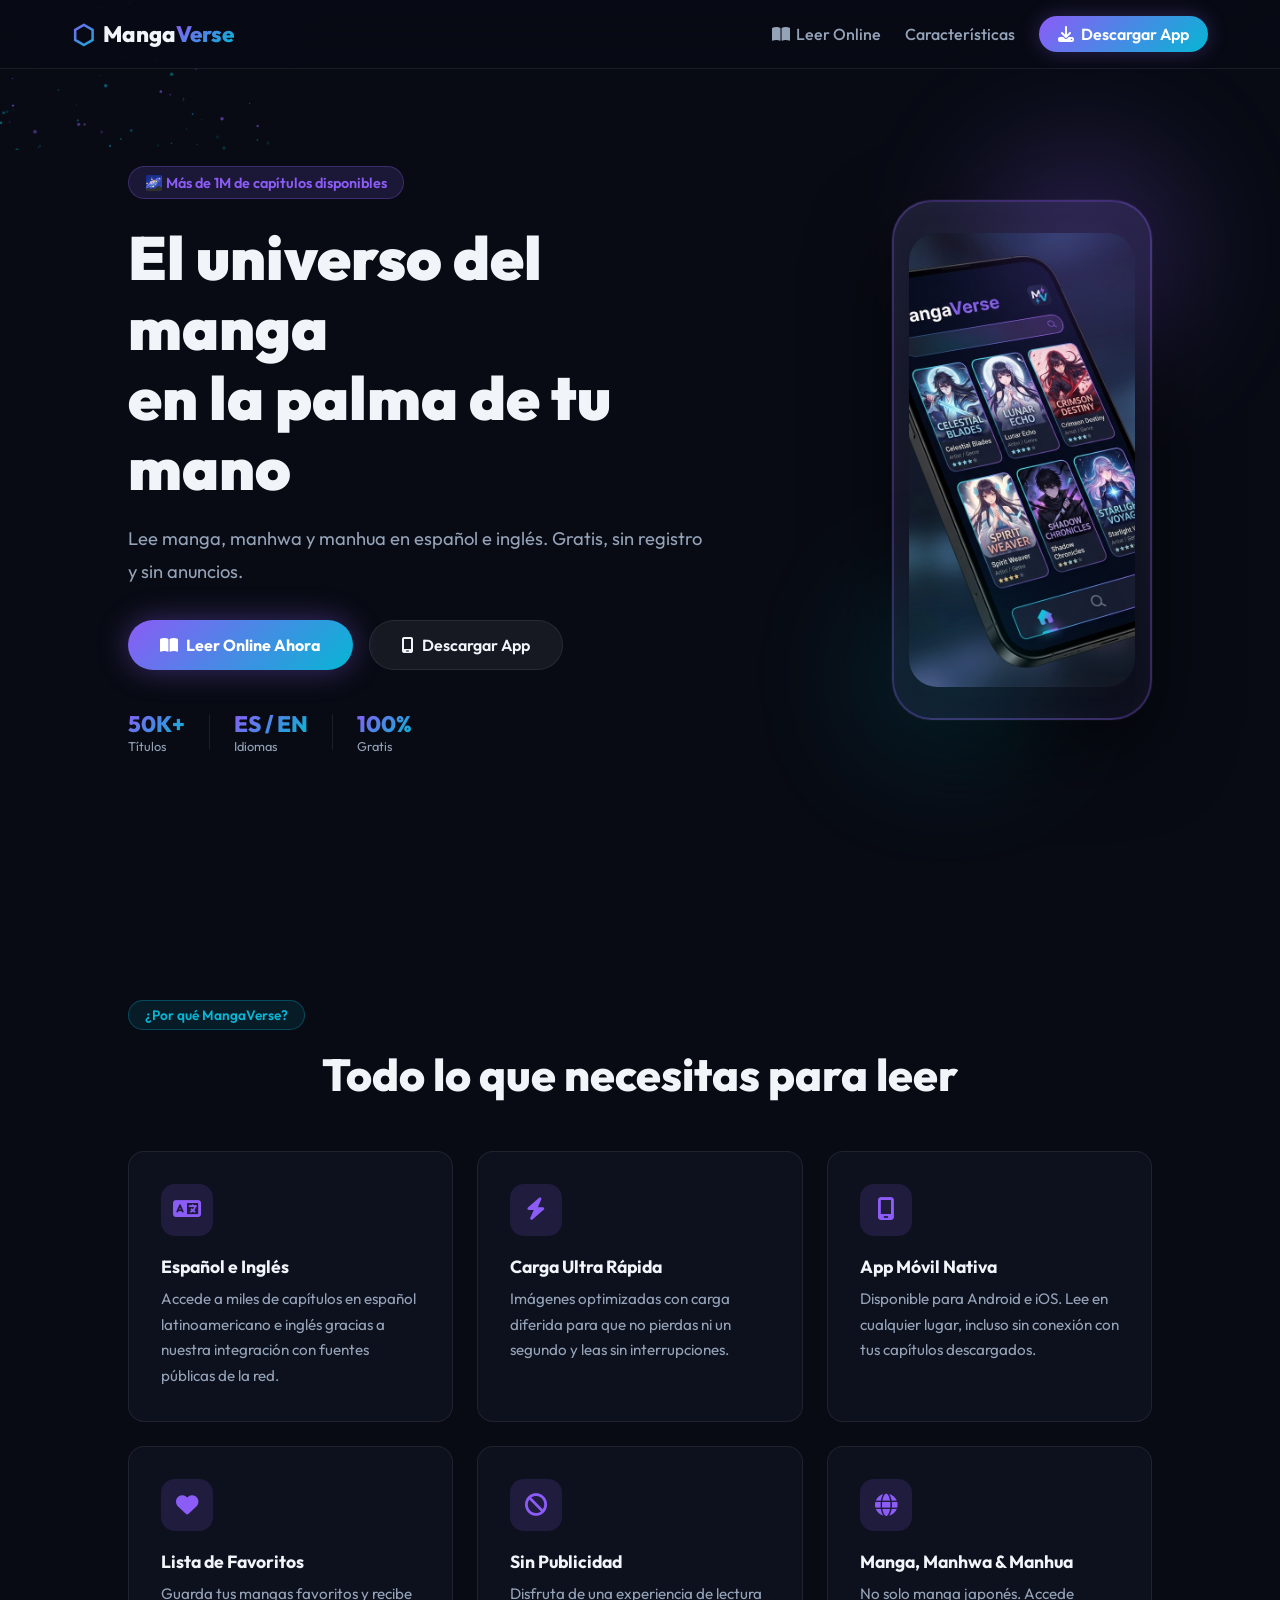
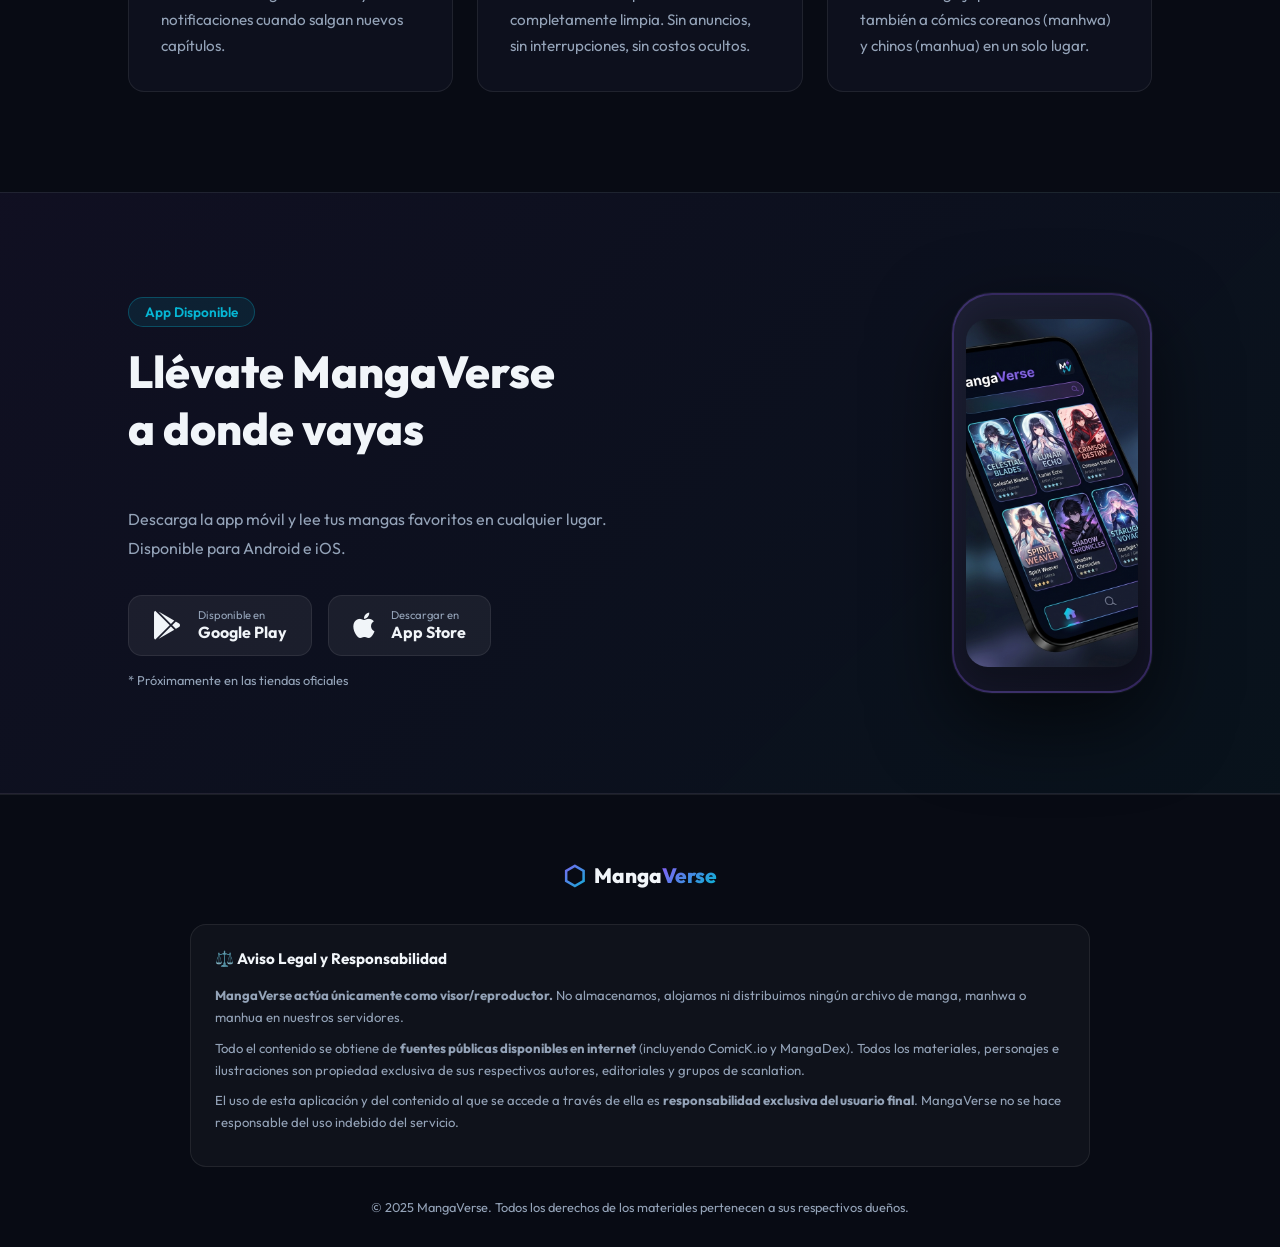
==== index.html @ f8ed4d9c "🌌 Initial release: MangaVerse web - landing page + reader" ====
<!DOCTYPE html>
<html lang="es">
<head>
    <meta charset="UTF-8">
    <meta name="viewport" content="width=device-width, initial-scale=1.0">
    <title>MangaVerse — Lee Manga, Manhwa y Manhua en Español</title>
    <meta name="description" content="MangaVerse: el lector online y app móvil para leer manga, manhwa y manhua en español e inglés. Descarga la app gratis.">
    <link rel="preconnect" href="https://fonts.googleapis.com">
    <link href="https://fonts.googleapis.com/css2?family=Outfit:wght@300;400;600;700;800;900&display=swap" rel="stylesheet">
    <link rel="stylesheet" href="https://cdnjs.cloudflare.com/ajax/libs/font-awesome/6.5.0/css/all.min.css">
    <link rel="stylesheet" href="css/style.css">
</head>
<body>

    <!-- ═══════════════════════════ NAVBAR ═══════════════════════════ -->
    <nav class="navbar" id="navbar">
        <div class="nav-inner">
            <a class="nav-logo" id="nav-logo-btn" href="#" aria-label="MangaVerse inicio">
                <span class="logo-icon">⬡</span>
                <span class="logo-text">Manga<span class="logo-accent">Verse</span></span>
            </a>
            <div class="nav-links">
                <a href="#" class="nav-link" id="nav-read-btn">
                    <i class="fa-solid fa-book-open"></i> Leer Online
                </a>
                <a href="#features" class="nav-link">Características</a>
                <a href="#download" class="nav-link nav-cta" id="nav-download-btn">
                    <i class="fa-solid fa-download"></i> Descargar App
                </a>
            </div>
            <button class="hamburger" id="hamburger" aria-label="Menú">
                <span></span><span></span><span></span>
            </button>
        </div>
        <!-- Mobile menu -->
        <div class="mobile-menu" id="mobile-menu">
            <a href="#" class="mobile-link" id="mob-read-btn"><i class="fa-solid fa-book-open"></i> Leer Online</a>
            <a href="#features" class="mobile-link">Características</a>
            <a href="#download" class="mobile-link">Descargar App</a>
        </div>
    </nav>

    <!-- ═══════════════════════════ VIEWS (SPA) ═══════════════════════════ -->
    <div id="spa-wrapper">

        <!-- ── LANDING PAGE ── -->
        <div id="view-landing">

            <!-- HERO -->
            <section class="hero" id="hero">
                <canvas id="particles-canvas"></canvas>
                <div class="hero-content">
                    <div class="hero-badge">🌌 Más de 1M de capítulos disponibles</div>
                    <h1 class="hero-title">
                        El universo del manga<br>
                        en la palma de tu mano
                    </h1>
                    <p class="hero-subtitle">
                        Lee manga, manhwa y manhua en español e inglés. Gratis, sin registro y sin anuncios.
                    </p>
                    <div class="hero-actions">
                        <button class="btn-primary" id="hero-read-btn">
                            <i class="fa-solid fa-book-open"></i> Leer Online Ahora
                        </button>
                        <a href="#download" class="btn-secondary">
                            <i class="fa-solid fa-mobile-screen"></i> Descargar App
                        </a>
                    </div>
                    <div class="hero-stats">
                        <div class="stat"><strong>50K+</strong><span>Títulos</span></div>
                        <div class="stat-divider"></div>
                        <div class="stat"><strong>ES / EN</strong><span>Idiomas</span></div>
                        <div class="stat-divider"></div>
                        <div class="stat"><strong>100%</strong><span>Gratis</span></div>
                    </div>
                </div>
                <div class="hero-visual">
                    <div class="phone-mockup">
                        <div class="phone-inner">
                            <img src="img/app_mockup.png" alt="MangaVerse App Preview" class="phone-screen-img" id="mockup-img" onerror="this.style.display='none'; this.nextElementSibling.style.display='flex';">
                            <div class="phone-screen-fallback" style="display:none;">
                                <span class="logo-icon" style="font-size:3rem;">⬡</span>
                                <span style="color:var(--accent-primary);font-weight:700;font-size:1.2rem;">MangaVerse</span>
                            </div>
                        </div>
                    </div>
                    <div class="glow-orb orb-1"></div>
                    <div class="glow-orb orb-2"></div>
                </div>
            </section>

            <!-- FEATURES -->
            <section class="features-section" id="features">
                <div class="section-container">
                    <div class="section-badge">¿Por qué MangaVerse?</div>
                    <h2 class="section-title">Todo lo que necesitas para leer</h2>
                    <div class="features-grid">
                        <div class="feature-card">
                            <div class="feature-icon"><i class="fa-solid fa-language"></i></div>
                            <h3>Español e Inglés</h3>
                            <p>Accede a miles de capítulos en español latinoamericano e inglés gracias a nuestra integración con fuentes públicas de la red.</p>
                        </div>
                        <div class="feature-card">
                            <div class="feature-icon"><i class="fa-solid fa-bolt"></i></div>
                            <h3>Carga Ultra Rápida</h3>
                            <p>Imágenes optimizadas con carga diferida para que no pierdas ni un segundo y leas sin interrupciones.</p>
                        </div>
                        <div class="feature-card">
                            <div class="feature-icon"><i class="fa-solid fa-mobile-screen"></i></div>
                            <h3>App Móvil Nativa</h3>
                            <p>Disponible para Android e iOS. Lee en cualquier lugar, incluso sin conexión con tus capítulos descargados.</p>
                        </div>
                        <div class="feature-card">
                            <div class="feature-icon"><i class="fa-solid fa-heart"></i></div>
                            <h3>Lista de Favoritos</h3>
                            <p>Guarda tus mangas favoritos y recibe notificaciones cuando salgan nuevos capítulos.</p>
                        </div>
                        <div class="feature-card">
                            <div class="feature-icon"><i class="fa-solid fa-ban"></i></div>
                            <h3>Sin Publicidad</h3>
                            <p>Disfruta de una experiencia de lectura completamente limpia. Sin anuncios, sin interrupciones, sin costos ocultos.</p>
                        </div>
                        <div class="feature-card">
                            <div class="feature-icon"><i class="fa-solid fa-globe"></i></div>
                            <h3>Manga, Manhwa & Manhua</h3>
                            <p>No solo manga japonés. Accede también a cómics coreanos (manhwa) y chinos (manhua) en un solo lugar.</p>
                        </div>
                    </div>
                </div>
            </section>

            <!-- DOWNLOAD -->
            <section class="download-section" id="download">
                <div class="section-container download-inner">
                    <div class="download-text">
                        <div class="section-badge">App Disponible</div>
                        <h2 class="section-title" style="text-align:left;">Llévate MangaVerse<br>a donde vayas</h2>
                        <p class="download-desc">Descarga la app móvil y lee tus mangas favoritos en cualquier lugar. Disponible para Android e iOS.</p>
                        <div class="download-buttons">
                            <a href="#" class="download-btn" id="android-btn" aria-label="Descargar en Google Play">
                                <i class="fa-brands fa-google-play"></i>
                                <div>
                                    <small>Disponible en</small>
                                    <strong>Google Play</strong>
                                </div>
                            </a>
                            <a href="#" class="download-btn" id="ios-btn" aria-label="Descargar en App Store">
                                <i class="fa-brands fa-apple"></i>
                                <div>
                                    <small>Descargar en</small>
                                    <strong>App Store</strong>
                                </div>
                            </a>
                        </div>
                        <p class="coming-soon-note">* Próximamente en las tiendas oficiales</p>
                    </div>
                    <div class="download-visual">
                        <div class="phone-mockup phone-sm">
                            <div class="phone-inner">
                                <img src="img/app_mockup.png" alt="MangaVerse App" class="phone-screen-img" onerror="this.style.display='none'; this.nextElementSibling.style.display='flex';">
                                <div class="phone-screen-fallback" style="display:none;">
                                    <span class="logo-icon" style="font-size:2rem;">⬡</span>
                                    <span style="color:var(--accent-primary);font-weight:700;">MangaVerse</span>
                                </div>
                            </div>
                        </div>
                    </div>
                </div>
            </section>

            <!-- LEGAL FOOTER -->
            <footer class="site-footer">
                <div class="footer-inner">
                    <div class="footer-logo">
                        <span class="logo-icon">⬡</span>
                        <span class="logo-text">Manga<span class="logo-accent">Verse</span></span>
                    </div>
                    <div class="footer-legal">
                        <h4>⚖️ Aviso Legal y Responsabilidad</h4>
                        <p><strong>MangaVerse actúa únicamente como visor/reproductor.</strong> No almacenamos, alojamos ni distribuimos ningún archivo de manga, manhwa o manhua en nuestros servidores.</p>
                        <p>Todo el contenido se obtiene de <strong>fuentes públicas disponibles en internet</strong> (incluyendo ComicK.io y MangaDex). Todos los materiales, personajes e ilustraciones son propiedad exclusiva de sus respectivos autores, editoriales y grupos de scanlation.</p>
                        <p>El uso de esta aplicación y del contenido al que se accede a través de ella es <strong>responsabilidad exclusiva del usuario final</strong>. MangaVerse no se hace responsable del uso indebido del servicio.</p>
                    </div>
                    <p class="footer-copy">© 2025 MangaVerse. Todos los derechos de los materiales pertenecen a sus respectivos dueños.</p>
                </div>
            </footer>

        </div><!-- /view-landing -->

        <!-- ── LECTOR WEB ── -->
        <div id="view-reader-app" style="display:none;">

            <!-- Back to landing bar -->
            <div class="reader-topbar">
                <button class="back-to-landing" id="btn-to-landing">
                    <i class="fa-solid fa-arrow-left"></i> Inicio
                </button>
                <span class="topbar-logo">
                    <span class="logo-icon">⬡</span> MangaVerse
                </span>
            </div>

            <!-- HOME SCREEN of reader -->
            <div id="screen-home" class="reader-screen active">
                <div class="reader-hero">
                    <h2>Explorar Catálogo</h2>
                    <p>Busca entre miles de títulos en español e inglés</p>
                    <div class="reader-search-bar">
                        <i class="fa-solid fa-search"></i>
                        <input type="text" id="search-input" placeholder="Buscar manga, manhwa, manhua...">
                        <button id="search-btn" aria-label="Buscar">
                            <i class="fa-solid fa-arrow-right"></i>
                        </button>
                    </div>
                </div>
                <div class="reader-content">
                    <div class="section-header">
                        <h3 id="results-title">Populares Ahora</h3>
                        <div id="lang-filter" class="lang-filter">
                            <button class="lang-btn active" data-lang="es">🇪🇸 Español</button>
                            <button class="lang-btn" data-lang="en">🇺🇸 English</button>
                            <button class="lang-btn" data-lang="all">🌐 Todos</button>
                        </div>
                    </div>
                    <div id="manga-grid" class="manga-grid">
                        <div class="grid-loader" id="home-loader">
                            <div class="loader-ring"></div>
                            <span>Cargando títulos...</span>
                        </div>
                    </div>
                </div>
            </div>

            <!-- DETAIL SCREEN -->
            <div id="screen-detail" class="reader-screen" style="display:none;">
                <button class="back-btn" id="btn-back-to-home">
                    <i class="fa-solid fa-arrow-left"></i> Volver
                </button>
                <div id="detail-container"></div>
            </div>

            <!-- CHAPTER READER SCREEN -->
            <div id="screen-chapter" class="reader-screen chapter-reader" style="display:none;">
                <div class="chapter-topbar glass-bar">
                    <button class="back-btn" id="btn-back-to-detail">
                        <i class="fa-solid fa-arrow-left"></i>
                    </button>
                    <span id="chapter-label">Capítulo...</span>
                    <div class="chapter-nav-btns">
                        <button id="btn-prev-ch" title="Anterior" disabled><i class="fa-solid fa-chevron-left"></i></button>
                        <button id="btn-next-ch" title="Siguiente" disabled><i class="fa-solid fa-chevron-right"></i></button>
                    </div>
                </div>
                <div id="pages-container" class="pages-container">
                    <div class="grid-loader" id="chapter-loader" style="display:none;">
                        <div class="loader-ring"></div>
                        <span>Cargando páginas...</span>
                    </div>
                </div>
                <div class="chapter-bottombar glass-bar">
                    <button id="btn-prev-ch-2" disabled><i class="fa-solid fa-chevron-left"></i> Anterior</button>
                    <button id="btn-next-ch-2" disabled>Siguiente <i class="fa-solid fa-chevron-right"></i></button>
                </div>
            </div>

        </div><!-- /view-reader-app -->

    </div><!-- /spa-wrapper -->

    <script src="js/api.js"></script>
    <script src="js/ui.js"></script>
    <script src="js/app.js"></script>
</body>
</html>
---- css/style.css ----
:root {
    --bg: #080B14;
    --bg-card: rgba(15, 18, 32, 0.8);
    --bg-glass: rgba(15, 18, 32, 0.6);
    --accent-primary: #8B5CF6;
    --accent-secondary: #06B6D4;
    --accent-grad: linear-gradient(135deg, #8B5CF6, #06B6D4);
    --text: #F1F5F9;
    --text-muted: #94A3B8;
    --border: rgba(255,255,255,0.08);
    --shadow: 0 20px 60px rgba(0,0,0,0.5);
    --transition: all 0.3s cubic-bezier(0.4,0,0.2,1);
    --radius: 16px;
}
*, *::before, *::after { box-sizing: border-box; margin: 0; padding: 0; }
html { scroll-behavior: smooth; }
body {
    font-family: 'Outfit', sans-serif;
    background: var(--bg);
    color: var(--text);
    min-height: 100vh;
    overflow-x: hidden;
}
a { text-decoration: none; color: inherit; }
button { font-family: inherit; cursor: pointer; }
img { max-width: 100%; }

/* ─── NAVBAR ─── */
.navbar {
    position: fixed; top: 0; left: 0; right: 0; z-index: 1000;
    background: rgba(8,11,20,0.85);
    backdrop-filter: blur(20px);
    border-bottom: 1px solid var(--border);
    transition: var(--transition);
}
.nav-inner {
    max-width: 1200px; margin: 0 auto;
    padding: 0 2rem;
    height: 68px;
    display: flex; align-items: center; justify-content: space-between;
}
.nav-logo {
    display: flex; align-items: center; gap: 0.5rem;
    font-size: 1.4rem; font-weight: 800;
}
.logo-icon { font-size: 1.6rem; background: var(--accent-grad); -webkit-background-clip: text; -webkit-text-fill-color: transparent; }
.logo-accent { background: var(--accent-grad); -webkit-background-clip: text; -webkit-text-fill-color: transparent; }
.nav-links { display: flex; align-items: center; gap: 1.5rem; }
.nav-link {
    color: var(--text-muted); font-weight: 500; transition: var(--transition);
    display: flex; align-items: center; gap: 0.4rem;
}
.nav-link:hover { color: var(--text); }
.nav-cta {
    background: var(--accent-grad); color: #fff !important;
    padding: 0.5rem 1.2rem; border-radius: 50px; font-weight: 600;
    transition: var(--transition); box-shadow: 0 0 20px rgba(139,92,246,0.3);
}
.nav-cta:hover { transform: translateY(-2px); box-shadow: 0 0 30px rgba(139,92,246,0.5); }
.hamburger { display: none; flex-direction: column; gap: 5px; background: none; border: none; padding: 4px; }
.hamburger span { display: block; width: 24px; height: 2px; background: var(--text); border-radius: 2px; transition: var(--transition); }
.mobile-menu { display: none; flex-direction: column; padding: 1rem 2rem; gap: 1rem; border-top: 1px solid var(--border); }
.mobile-menu.open { display: flex; }
.mobile-link { color: var(--text-muted); font-weight: 500; padding: 0.5rem 0; display: flex; align-items: center; gap: 0.5rem; }

/* ─── HERO ─── */
.hero {
    min-height: 100vh;
    display: flex; align-items: center; justify-content: space-between;
    padding: 100px 10% 80px;
    position: relative; overflow: hidden;
    gap: 4rem;
}
#particles-canvas { position: absolute; inset: 0; z-index: 0; pointer-events: none; }
.hero-content { position: relative; z-index: 1; max-width: 580px; }
.hero-badge {
    display: inline-flex; align-items: center; gap: 0.5rem;
    background: rgba(139,92,246,0.15); border: 1px solid rgba(139,92,246,0.3);
    color: var(--accent-primary); padding: 0.4rem 1rem; border-radius: 50px;
    font-size: 0.9rem; font-weight: 600; margin-bottom: 1.5rem;
    animation: fadeUp 0.6s ease both;
}
.hero-title {
    font-size: clamp(2.4rem, 5vw, 3.8rem);
    font-weight: 900; line-height: 1.15;
    margin-bottom: 1.2rem;
    animation: fadeUp 0.6s 0.1s ease both;
}
.hero-subtitle {
    font-size: 1.15rem; color: var(--text-muted); line-height: 1.8;
    margin-bottom: 2rem;
    animation: fadeUp 0.6s 0.2s ease both;
}
.hero-actions {
    display: flex; gap: 1rem; flex-wrap: wrap;
    animation: fadeUp 0.6s 0.3s ease both;
}
.btn-primary {
    background: var(--accent-grad); color: #fff;
    border: none; padding: 0.85rem 2rem; border-radius: 50px;
    font-size: 1rem; font-weight: 700;
    display: flex; align-items: center; gap: 0.5rem;
    box-shadow: 0 0 30px rgba(139,92,246,0.4);
    transition: var(--transition);
}
.btn-primary:hover { transform: translateY(-3px); box-shadow: 0 0 50px rgba(139,92,246,0.6); }
.btn-secondary {
    background: rgba(255,255,255,0.06); color: var(--text);
    border: 1px solid var(--border); padding: 0.85rem 2rem; border-radius: 50px;
    font-size: 1rem; font-weight: 600;
    display: flex; align-items: center; gap: 0.5rem;
    transition: var(--transition);
}
.btn-secondary:hover { background: rgba(255,255,255,0.1); border-color: var(--accent-primary); }
.hero-stats {
    display: flex; align-items: center; gap: 1.5rem; margin-top: 2.5rem;
    animation: fadeUp 0.6s 0.4s ease both;
}
.stat { display: flex; flex-direction: column; }
.stat strong { font-size: 1.4rem; font-weight: 800; background: var(--accent-grad); -webkit-background-clip: text; -webkit-text-fill-color: transparent; }
.stat span { font-size: 0.8rem; color: var(--text-muted); }
.stat-divider { width: 1px; height: 36px; background: var(--border); }

/* ─── PHONE MOCKUP ─── */
.hero-visual { position: relative; z-index: 1; flex-shrink: 0; }
.phone-mockup {
    width: 260px; height: 520px;
    background: linear-gradient(145deg, #1a1d2e, #0d0f1a);
    border-radius: 40px;
    border: 2px solid rgba(139,92,246,0.3);
    box-shadow: 0 30px 80px rgba(0,0,0,0.6), 0 0 0 1px rgba(255,255,255,0.05), inset 0 0 30px rgba(139,92,246,0.05);
    display: flex; align-items: center; justify-content: center;
    position: relative; overflow: hidden;
    animation: float 4s ease-in-out infinite;
}
.phone-inner {
    width: 88%; height: 88%;
    border-radius: 28px; overflow: hidden;
    background: var(--bg);
    display: flex; align-items: center; justify-content: center;
}
.phone-screen-img { width: 100%; height: 100%; object-fit: cover; }
.phone-screen-fallback {
    width: 100%; height: 100%;
    display: flex; flex-direction: column;
    align-items: center; justify-content: center; gap: 0.5rem;
    background: linear-gradient(135deg, #0d0f1a, #1a1230);
}
.phone-sm { width: 200px; height: 400px; }
.phone-sm .phone-inner { border-radius: 22px; }
.glow-orb {
    position: absolute; border-radius: 50%; filter: blur(60px);
    animation: pulse 4s ease-in-out infinite alternate;
    pointer-events: none;
}
.orb-1 { width: 200px; height: 200px; background: rgba(139,92,246,0.25); top: -50px; right: -30px; }
.orb-2 { width: 150px; height: 150px; background: rgba(6,182,212,0.2); bottom: -30px; left: -20px; animation-delay: 1s; }

/* ─── FEATURES ─── */
.features-section { padding: 100px 10%; }
.section-container { max-width: 1100px; margin: 0 auto; }
.section-badge {
    display: inline-block; background: rgba(6,182,212,0.1);
    border: 1px solid rgba(6,182,212,0.3); color: var(--accent-secondary);
    padding: 0.3rem 1rem; border-radius: 50px; font-size: 0.85rem; font-weight: 600;
    margin-bottom: 1rem;
}
.section-title {
    font-size: clamp(1.8rem, 3.5vw, 2.8rem); font-weight: 800;
    margin-bottom: 3rem; text-align: center;
}
.features-grid {
    display: grid; grid-template-columns: repeat(auto-fill, minmax(300px, 1fr));
    gap: 1.5rem;
}
.feature-card {
    background: var(--bg-card); border: 1px solid var(--border);
    border-radius: var(--radius); padding: 2rem;
    transition: var(--transition);
}
.feature-card:hover {
    transform: translateY(-5px);
    border-color: rgba(139,92,246,0.4);
    box-shadow: 0 20px 40px rgba(0,0,0,0.3);
}
.feature-icon {
    width: 52px; height: 52px;
    background: rgba(139,92,246,0.15); border-radius: 14px;
    display: flex; align-items: center; justify-content: center;
    font-size: 1.4rem; color: var(--accent-primary);
    margin-bottom: 1.2rem;
}
.feature-card h3 { font-size: 1.1rem; font-weight: 700; margin-bottom: 0.5rem; }
.feature-card p { color: var(--text-muted); font-size: 0.95rem; line-height: 1.7; }

/* ─── DOWNLOAD ─── */
.download-section {
    padding: 100px 10%;
    background: linear-gradient(135deg, rgba(139,92,246,0.06) 0%, rgba(6,182,212,0.04) 100%);
    border-top: 1px solid var(--border); border-bottom: 1px solid var(--border);
}
.download-inner {
    display: flex; align-items: center; justify-content: space-between; gap: 4rem; flex-wrap: wrap;
}
.download-text { max-width: 480px; }
.download-desc { color: var(--text-muted); font-size: 1rem; line-height: 1.8; margin-bottom: 2rem; }
.download-buttons { display: flex; gap: 1rem; flex-wrap: wrap; }
.download-btn {
    display: flex; align-items: center; gap: 1rem;
    background: rgba(255,255,255,0.06); border: 1px solid var(--border);
    border-radius: 14px; padding: 0.8rem 1.5rem; color: var(--text);
    transition: var(--transition); font-weight: 600;
}
.download-btn i { font-size: 1.8rem; }
.download-btn div { display: flex; flex-direction: column; }
.download-btn small { font-size: 0.7rem; color: var(--text-muted); font-weight: 400; }
.download-btn strong { font-size: 1rem; }
.download-btn:hover { background: rgba(139,92,246,0.15); border-color: var(--accent-primary); transform: translateY(-3px); }
.coming-soon-note { color: var(--text-muted); font-size: 0.8rem; margin-top: 1rem; }
.download-visual { display: flex; justify-content: center; }

/* ─── FOOTER ─── */
.site-footer { padding: 4rem 10% 2rem; border-top: 1px solid var(--border); }
.footer-inner { max-width: 900px; margin: 0 auto; text-align: center; }
.footer-logo { display: flex; align-items: center; justify-content: center; gap: 0.5rem; font-size: 1.3rem; font-weight: 800; margin-bottom: 2rem; }
.footer-legal {
    background: rgba(255,255,255,0.03); border: 1px solid var(--border);
    border-radius: var(--radius); padding: 1.5rem; text-align: left; margin-bottom: 2rem;
}
.footer-legal h4 { font-size: 0.95rem; margin-bottom: 1rem; }
.footer-legal p { color: var(--text-muted); font-size: 0.82rem; line-height: 1.7; margin-bottom: 0.5rem; }
.footer-copy { color: var(--text-muted); font-size: 0.8rem; }

/* ─── READER APP ─── */
.reader-topbar {
    position: fixed; top: 0; left: 0; right: 0; z-index: 999;
    height: 60px;
    background: rgba(8,11,20,0.9); backdrop-filter: blur(20px);
    border-bottom: 1px solid var(--border);
    display: flex; align-items: center; justify-content: space-between; padding: 0 1.5rem;
}
.back-to-landing {
    background: none; border: 1px solid var(--border); color: var(--text-muted);
    padding: 0.4rem 1rem; border-radius: 8px; font-size: 0.9rem; font-weight: 500;
    display: flex; align-items: center; gap: 0.4rem; transition: var(--transition);
}
.back-to-landing:hover { color: var(--text); border-color: var(--accent-primary); }
.topbar-logo { font-weight: 700; font-size: 1.1rem; display: flex; align-items: center; gap: 0.4rem; }
#view-reader-app { padding-top: 60px; min-height: 100vh; }
.reader-screen { animation: fadeUp 0.35s ease; }

/* ─── READER HERO ─── */
.reader-hero {
    padding: 3rem 10% 2rem;
    background: linear-gradient(180deg, rgba(139,92,246,0.08) 0%, transparent 100%);
    text-align: center;
}
.reader-hero h2 { font-size: 2rem; font-weight: 800; margin-bottom: 0.4rem; }
.reader-hero p { color: var(--text-muted); margin-bottom: 1.5rem; }
.reader-search-bar {
    display: flex; align-items: center; max-width: 560px; margin: 0 auto;
    background: var(--bg-card); border: 1px solid var(--border);
    border-radius: 50px; padding: 0.5rem 0.5rem 0.5rem 1.2rem;
    transition: var(--transition);
}
.reader-search-bar:focus-within { border-color: var(--accent-primary); box-shadow: 0 0 0 3px rgba(139,92,246,0.15); }
.reader-search-bar i { color: var(--text-muted); margin-right: 0.7rem; }
.reader-search-bar input {
    flex: 1; background: none; border: none; color: var(--text);
    font-family: inherit; font-size: 1rem; outline: none;
}
.reader-search-bar button {
    width: 38px; height: 38px; border-radius: 50%;
    background: var(--accent-grad); border: none; color: #fff;
    display: flex; align-items: center; justify-content: center;
    transition: var(--transition);
}
.reader-search-bar button:hover { transform: scale(1.1); }

/* ─── MANGA GRID ─── */
.reader-content { padding: 2rem 10%; max-width: 1300px; margin: 0 auto; }
.section-header { display: flex; align-items: center; justify-content: space-between; margin-bottom: 1.5rem; flex-wrap: wrap; gap: 1rem; }
.section-header h3 { font-size: 1.3rem; font-weight: 700; }
.lang-filter { display: flex; gap: 0.5rem; flex-wrap: wrap; }
.lang-btn {
    background: rgba(255,255,255,0.05); border: 1px solid var(--border);
    color: var(--text-muted); padding: 0.3rem 0.9rem; border-radius: 50px;
    font-size: 0.85rem; font-weight: 500; transition: var(--transition); cursor: pointer;
}
.lang-btn.active, .lang-btn:hover { background: rgba(139,92,246,0.2); border-color: var(--accent-primary); color: var(--text); }
.manga-grid {
    display: grid; grid-template-columns: repeat(auto-fill, minmax(170px, 1fr)); gap: 1.5rem;
}
.manga-card {
    border-radius: var(--radius); overflow: hidden;
    background: var(--bg-card); border: 1px solid var(--border);
    cursor: pointer; transition: var(--transition); position: relative;
}
.manga-card:hover { transform: translateY(-6px); border-color: var(--accent-primary); box-shadow: 0 20px 40px rgba(0,0,0,0.4); }
.manga-cover {
    width: 100%; aspect-ratio: 2/3; object-fit: cover;
    display: block; background: #1a1d2e;
}
.manga-card-info { padding: 0.75rem; }
.manga-card-title {
    font-size: 0.9rem; font-weight: 600; line-height: 1.4;
    display: -webkit-box; -webkit-line-clamp: 2; -webkit-box-orient: vertical; overflow: hidden;
    margin-bottom: 0.4rem;
}
.manga-card-tag {
    display: inline-block; font-size: 0.7rem; padding: 0.15rem 0.5rem;
    background: rgba(139,92,246,0.15); color: var(--accent-primary);
    border-radius: 4px; font-weight: 600;
}

/* ─── DETAIL SCREEN ─── */
.back-btn {
    display: inline-flex; align-items: center; gap: 0.4rem;
    background: none; border: 1px solid var(--border); color: var(--text-muted);
    padding: 0.5rem 1rem; border-radius: 10px; font-size: 0.9rem;
    transition: var(--transition); margin: 1.5rem 10% 0;
}
.back-btn:hover { color: var(--text); border-color: var(--accent-primary); }
.detail-wrapper { padding: 1.5rem 10% 4rem; max-width: 1200px; }
.detail-header {
    display: flex; gap: 2.5rem;
    background: var(--bg-card); border: 1px solid var(--border);
    border-radius: 20px; padding: 2rem; margin-bottom: 2.5rem;
}
.detail-cover { width: 200px; min-width: 200px; border-radius: 12px; object-fit: cover; align-self: flex-start; box-shadow: var(--shadow); }
.detail-info { flex: 1; }
.detail-title { font-size: 1.8rem; font-weight: 800; margin-bottom: 0.4rem; line-height: 1.3; }
.detail-author { color: var(--accent-secondary); font-weight: 600; margin-bottom: 0.8rem; font-size: 0.95rem; }
.detail-meta { display: flex; gap: 0.6rem; flex-wrap: wrap; margin-bottom: 1.2rem; }
.meta-tag {
    padding: 0.3rem 0.8rem; border-radius: 50px; font-size: 0.8rem; font-weight: 600;
    background: rgba(139,92,246,0.15); border: 1px solid rgba(139,92,246,0.3); color: var(--accent-primary);
}
.detail-desc { color: var(--text-muted); line-height: 1.8; font-size: 0.95rem; }
.chapters-section h3 { font-size: 1.3rem; font-weight: 700; margin-bottom: 1rem; }
.chapters-list { display: flex; flex-direction: column; gap: 0.5rem; max-height: 450px; overflow-y: auto; padding-right: 0.5rem; }
.chapter-item {
    display: flex; justify-content: space-between; align-items: center;
    padding: 1rem 1.2rem; background: var(--bg-card); border: 1px solid var(--border);
    border-radius: 12px; cursor: pointer; transition: var(--transition);
}
.chapter-item:hover { border-color: var(--accent-primary); background: rgba(139,92,246,0.08); transform: translateX(4px); }
.ch-title { font-weight: 600; font-size: 0.95rem; }
.ch-meta { display: flex; gap: 0.5rem; align-items: center; color: var(--text-muted); font-size: 0.82rem; }
.ch-lang { padding: 0.15rem 0.5rem; border-radius: 4px; background: rgba(6,182,212,0.1); color: var(--accent-secondary); font-weight: 600; }

/* ─── CHAPTER READER ─── */
.chapter-reader { display: flex; flex-direction: column; min-height: calc(100vh - 60px); }
.glass-bar {
    background: rgba(8,11,20,0.85); backdrop-filter: blur(16px);
    border: 1px solid var(--border); padding: 0.75rem 1.5rem;
    display: flex; align-items: center; justify-content: space-between;
}
.chapter-topbar { position: sticky; top: 60px; z-index: 100; gap: 1rem; border-radius: 0; border-left: none; border-right: none; border-top: none; }
.chapter-topbar .back-btn { margin: 0; }
#chapter-label { font-weight: 600; font-size: 0.95rem; flex: 1; text-align: center; color: var(--text-muted); }
.chapter-nav-btns { display: flex; gap: 0.5rem; }
.chapter-nav-btns button, .chapter-bottombar button {
    background: rgba(255,255,255,0.06); border: 1px solid var(--border);
    color: var(--text); border-radius: 8px; padding: 0.4rem 0.8rem;
    display: flex; align-items: center; gap: 0.4rem; font-size: 0.9rem; font-weight: 600; transition: var(--transition);
}
.chapter-nav-btns button:hover:not(:disabled), .chapter-bottombar button:hover:not(:disabled) { background: rgba(139,92,246,0.2); border-color: var(--accent-primary); }
.chapter-nav-btns button:disabled, .chapter-bottombar button:disabled { opacity: 0.35; cursor: not-allowed; }
.chapter-bottombar { border-radius: 0; border-left: none; border-right: none; border-bottom: none; margin-top: auto; justify-content: center; gap: 1rem; }
.pages-container { display: flex; flex-direction: column; align-items: center; flex: 1; }
.page-img { max-width: 800px; width: 100%; display: block; }

/* ─── LOADERS ─── */
.grid-loader {
    grid-column: 1 / -1; display: flex; flex-direction: column;
    align-items: center; justify-content: center; gap: 1rem;
    padding: 4rem; color: var(--text-muted);
}
.loader-ring {
    width: 44px; height: 44px; border-radius: 50%;
    border: 3px solid rgba(139,92,246,0.2);
    border-top-color: var(--accent-primary);
    animation: spin 0.8s linear infinite;
}

/* ─── SCROLLBAR ─── */
::-webkit-scrollbar { width: 6px; }
::-webkit-scrollbar-track { background: transparent; }
::-webkit-scrollbar-thumb { background: rgba(139,92,246,0.3); border-radius: 3px; }
::-webkit-scrollbar-thumb:hover { background: var(--accent-primary); }

/* ─── ANIMATIONS ─── */
@keyframes fadeUp { from { opacity: 0; transform: translateY(20px); } to { opacity: 1; transform: translateY(0); } }
@keyframes float { 0%, 100% { transform: translateY(0); } 50% { transform: translateY(-14px); } }
@keyframes pulse { from { opacity: 0.5; transform: scale(1); } to { opacity: 0.8; transform: scale(1.1); } }
@keyframes spin { to { transform: rotate(360deg); } }

/* ─── RESPONSIVE ─── */
@media (max-width: 900px) {
    .hero { flex-direction: column; padding: 100px 6% 60px; text-align: center; }
    .hero-actions { justify-content: center; }
    .hero-stats { justify-content: center; }
    .hero-visual { order: -1; }
    .phone-mockup { width: 180px; height: 360px; }
    .features-section, .download-section, .site-footer { padding: 60px 6%; }
    .reader-content { padding: 2rem 6%; }
    .detail-wrapper { padding: 1.5rem 6% 4rem; }
    .detail-header { flex-direction: column; align-items: center; text-align: center; }
    .detail-cover { width: 160px; min-width: 160px; }
    .back-btn { margin-left: 6%; margin-right: 6%; }
    .download-inner { flex-direction: column; align-items: center; text-align: center; }
    .download-text { max-width: 100%; }
    .section-title { text-align: left; }
}
@media (max-width: 600px) {
    .nav-links { display: none; }
    .hamburger { display: flex; }
    .hero-title { font-size: 2rem; }
    .manga-grid { grid-template-columns: repeat(auto-fill, minmax(140px, 1fr)); gap: 1rem; }
}
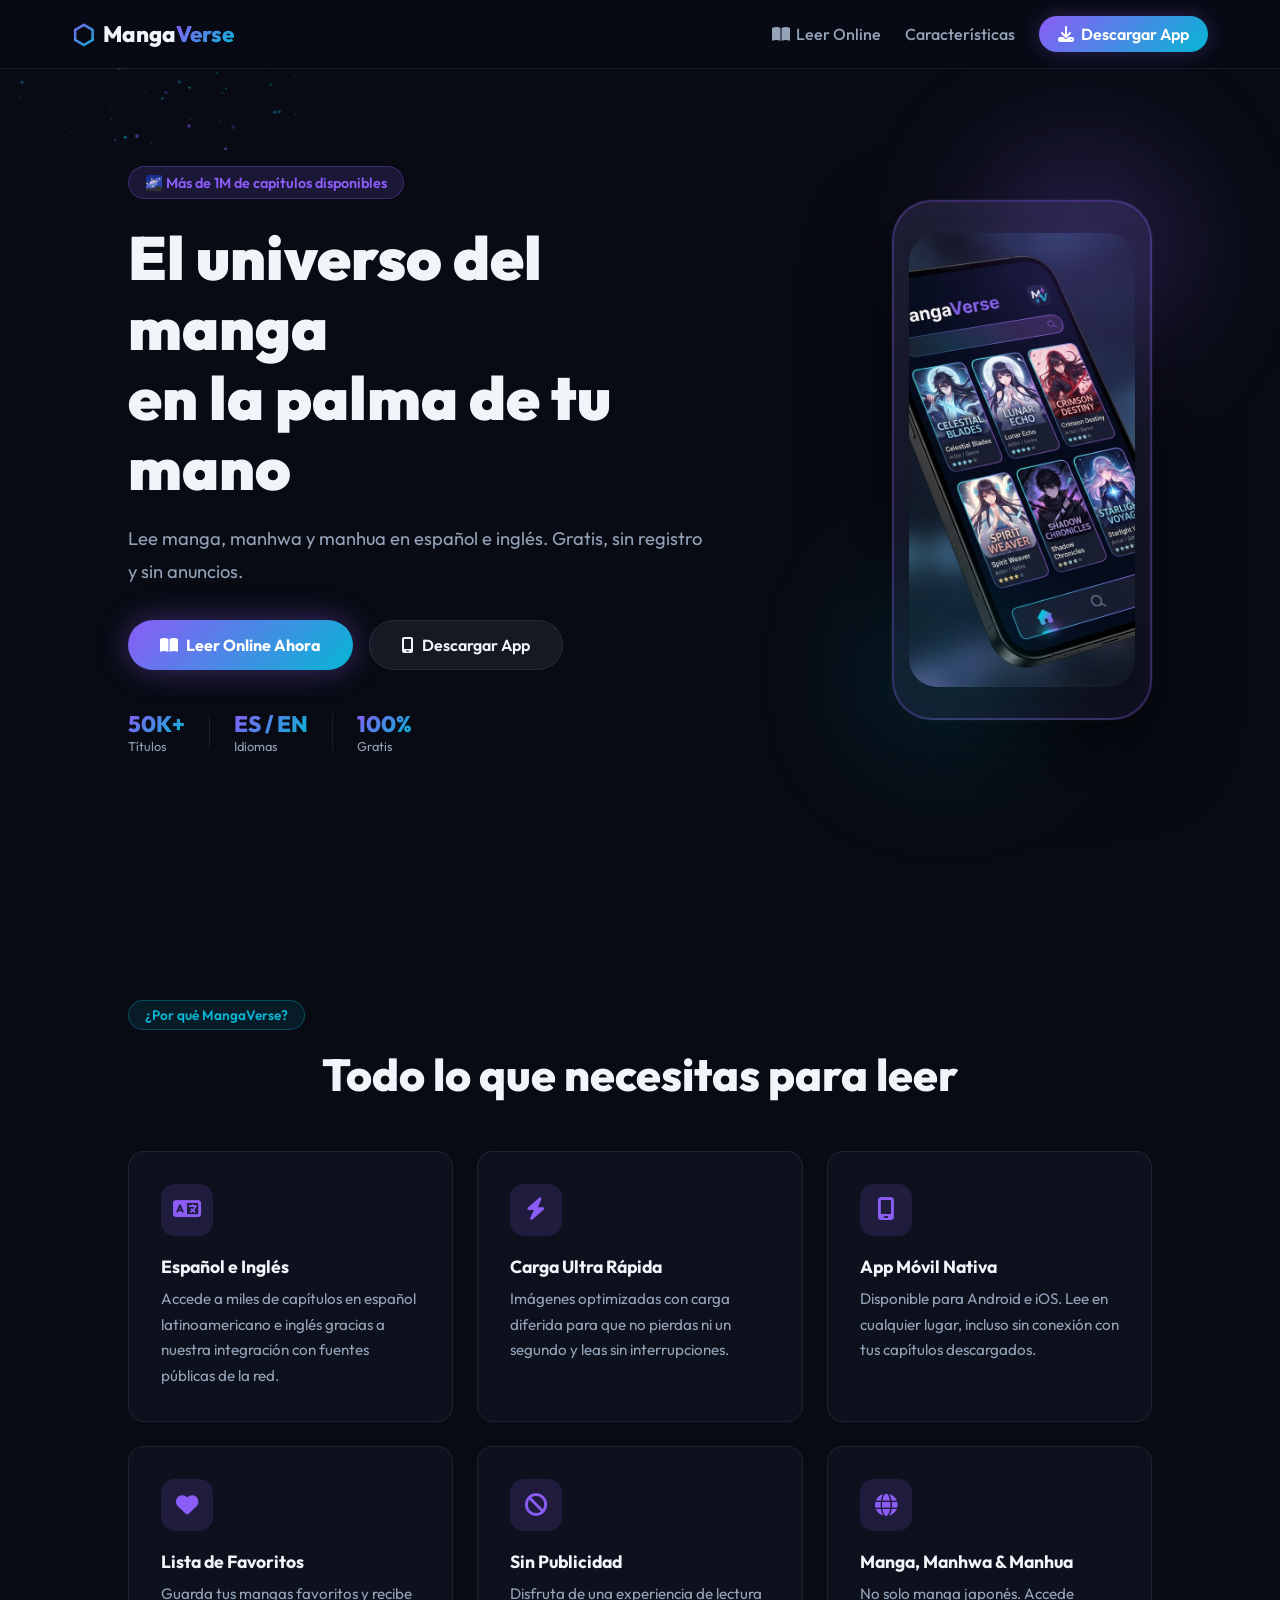
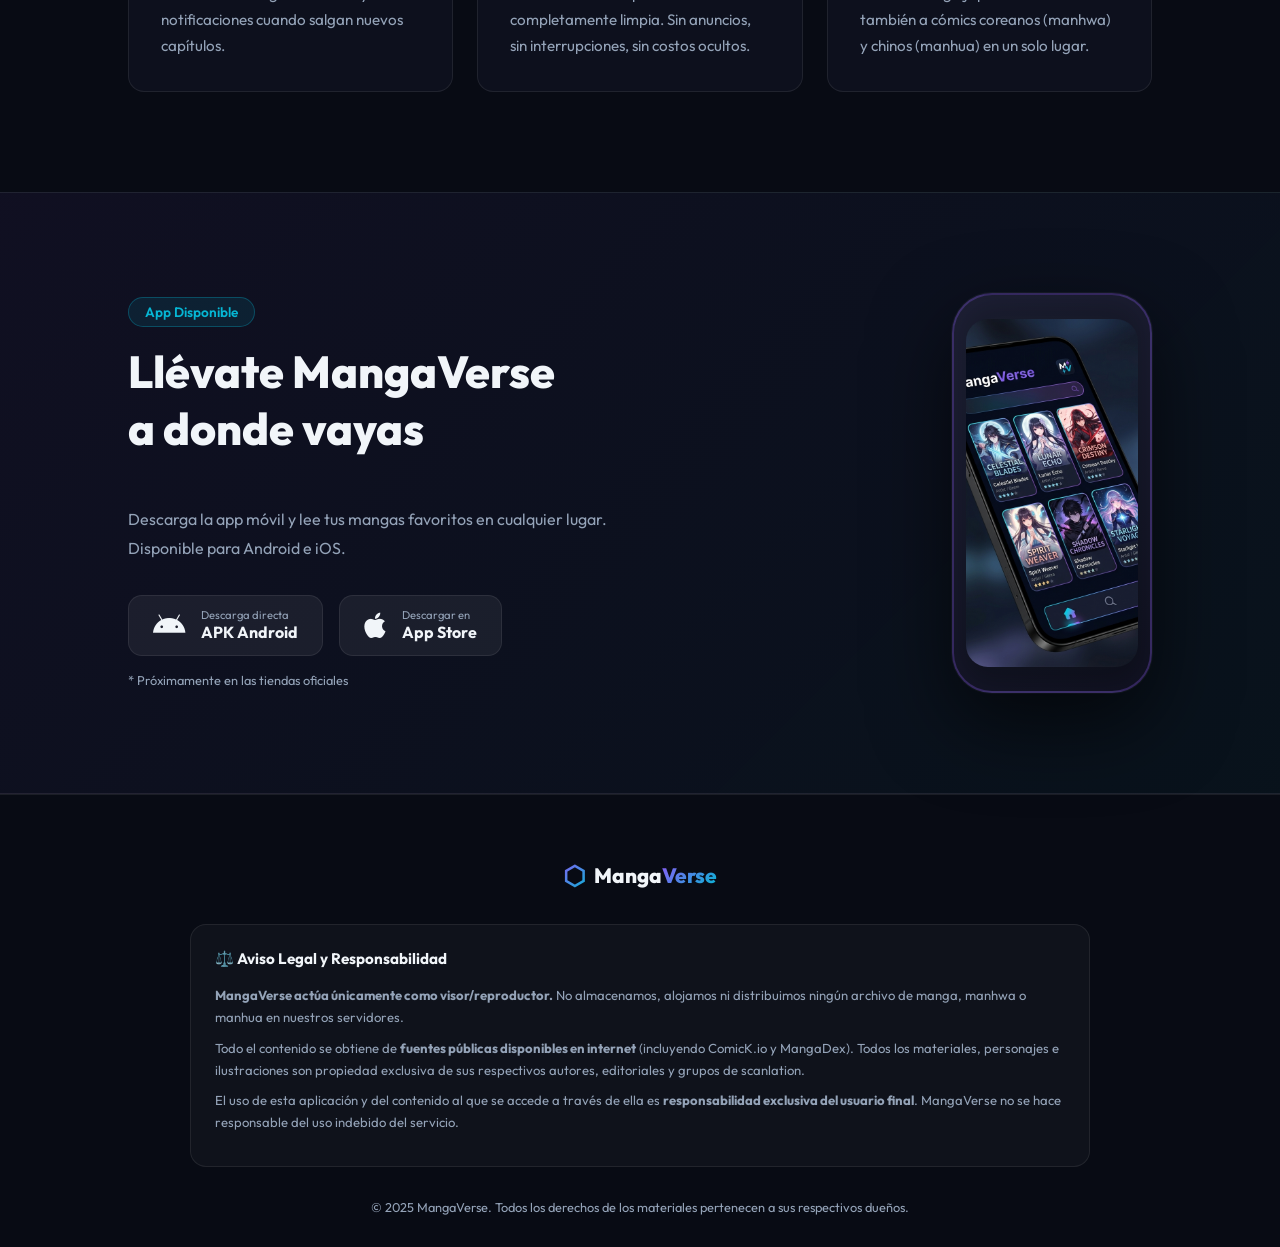
==== commit 3ccbb9c5: "🚀 Fix CORS via proxy and add Release APK" ====
--- a/index.html
+++ b/index.html
@@ -137,11 +137,11 @@
                         <h2 class="section-title" style="text-align:left;">Llévate MangaVerse<br>a donde vayas</h2>
                         <p class="download-desc">Descarga la app móvil y lee tus mangas favoritos en cualquier lugar. Disponible para Android e iOS.</p>
                         <div class="download-buttons">
-                            <a href="#" class="download-btn" id="android-btn" aria-label="Descargar en Google Play">
-                                <i class="fa-brands fa-google-play"></i>
+                            <a href="mangaverse-app.apk" download class="download-btn" id="android-btn" aria-label="Descargar APK para Android">
+                                <i class="fa-brands fa-android"></i>
                                 <div>
-                                    <small>Disponible en</small>
-                                    <strong>Google Play</strong>
+                                    <small>Descarga directa</small>
+                                    <strong>APK Android</strong>
                                 </div>
                             </a>
                             <a href="#" class="download-btn" id="ios-btn" aria-label="Descargar en App Store">
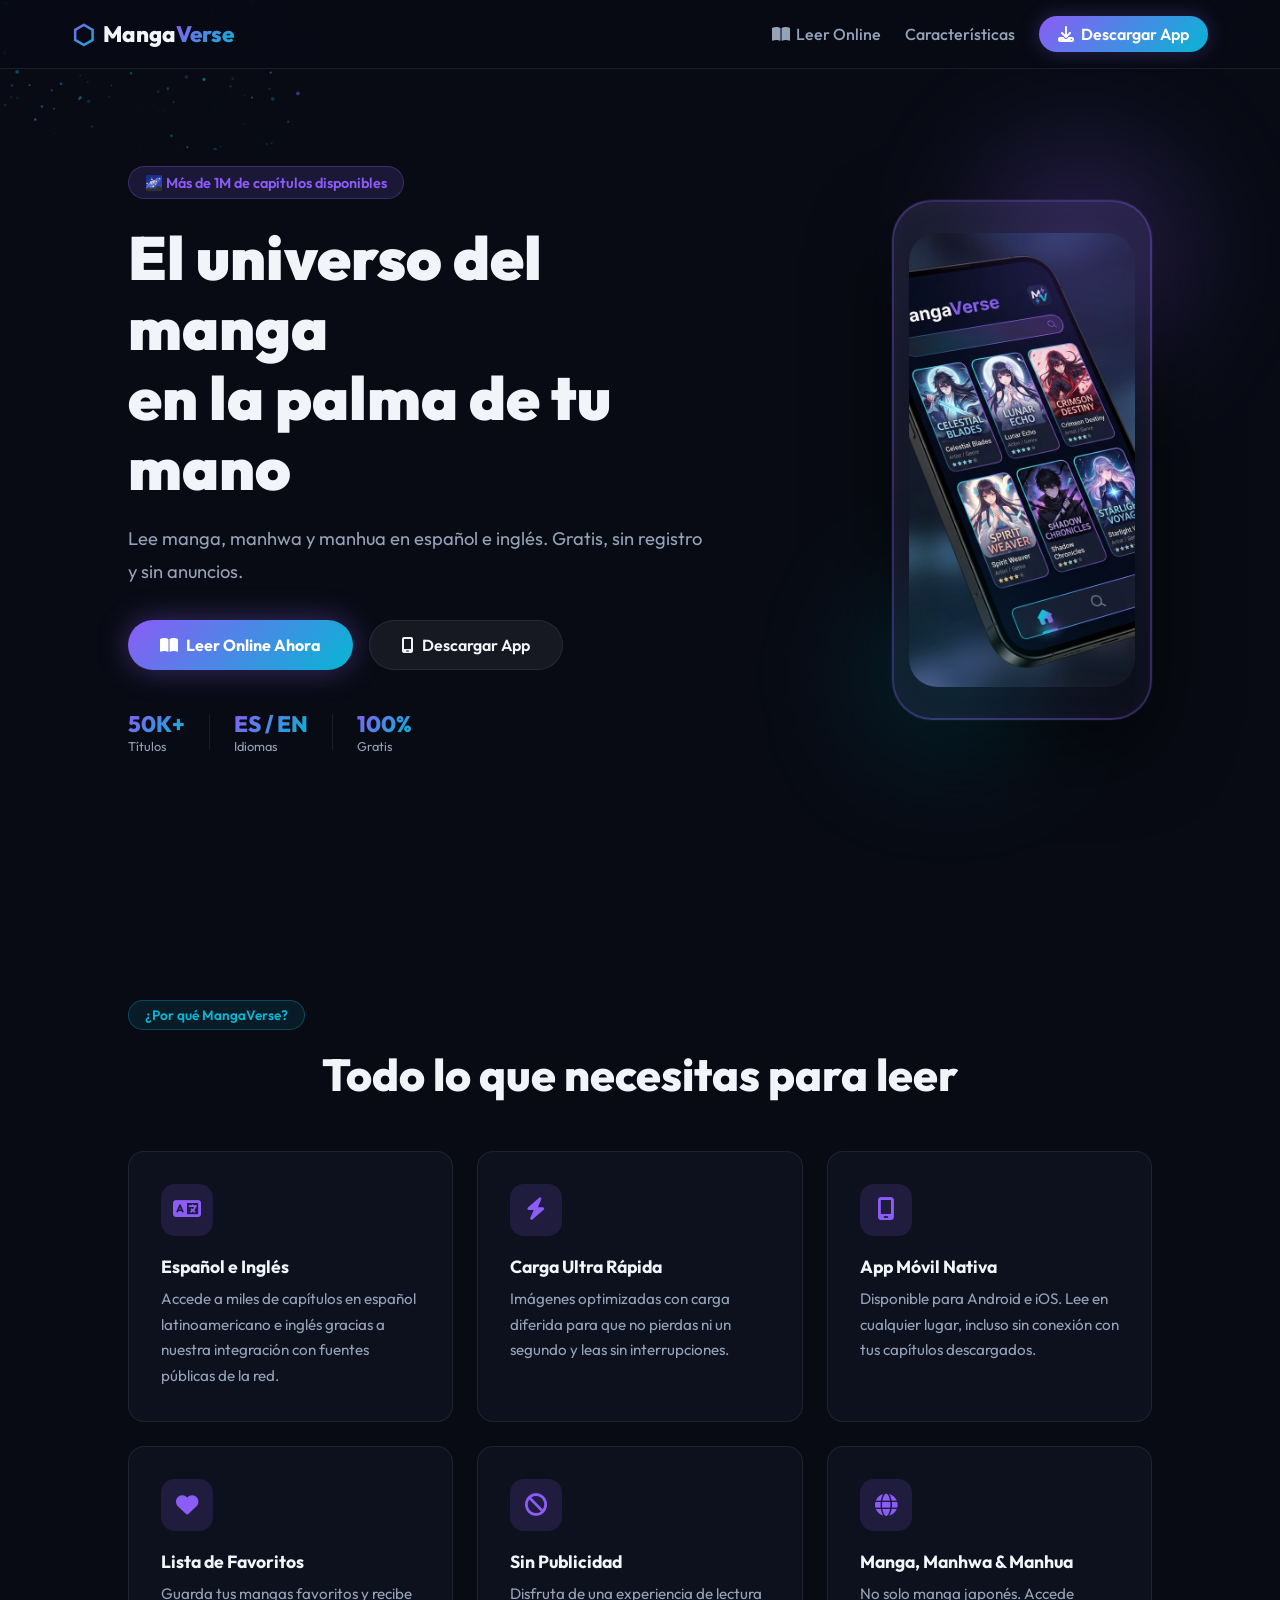
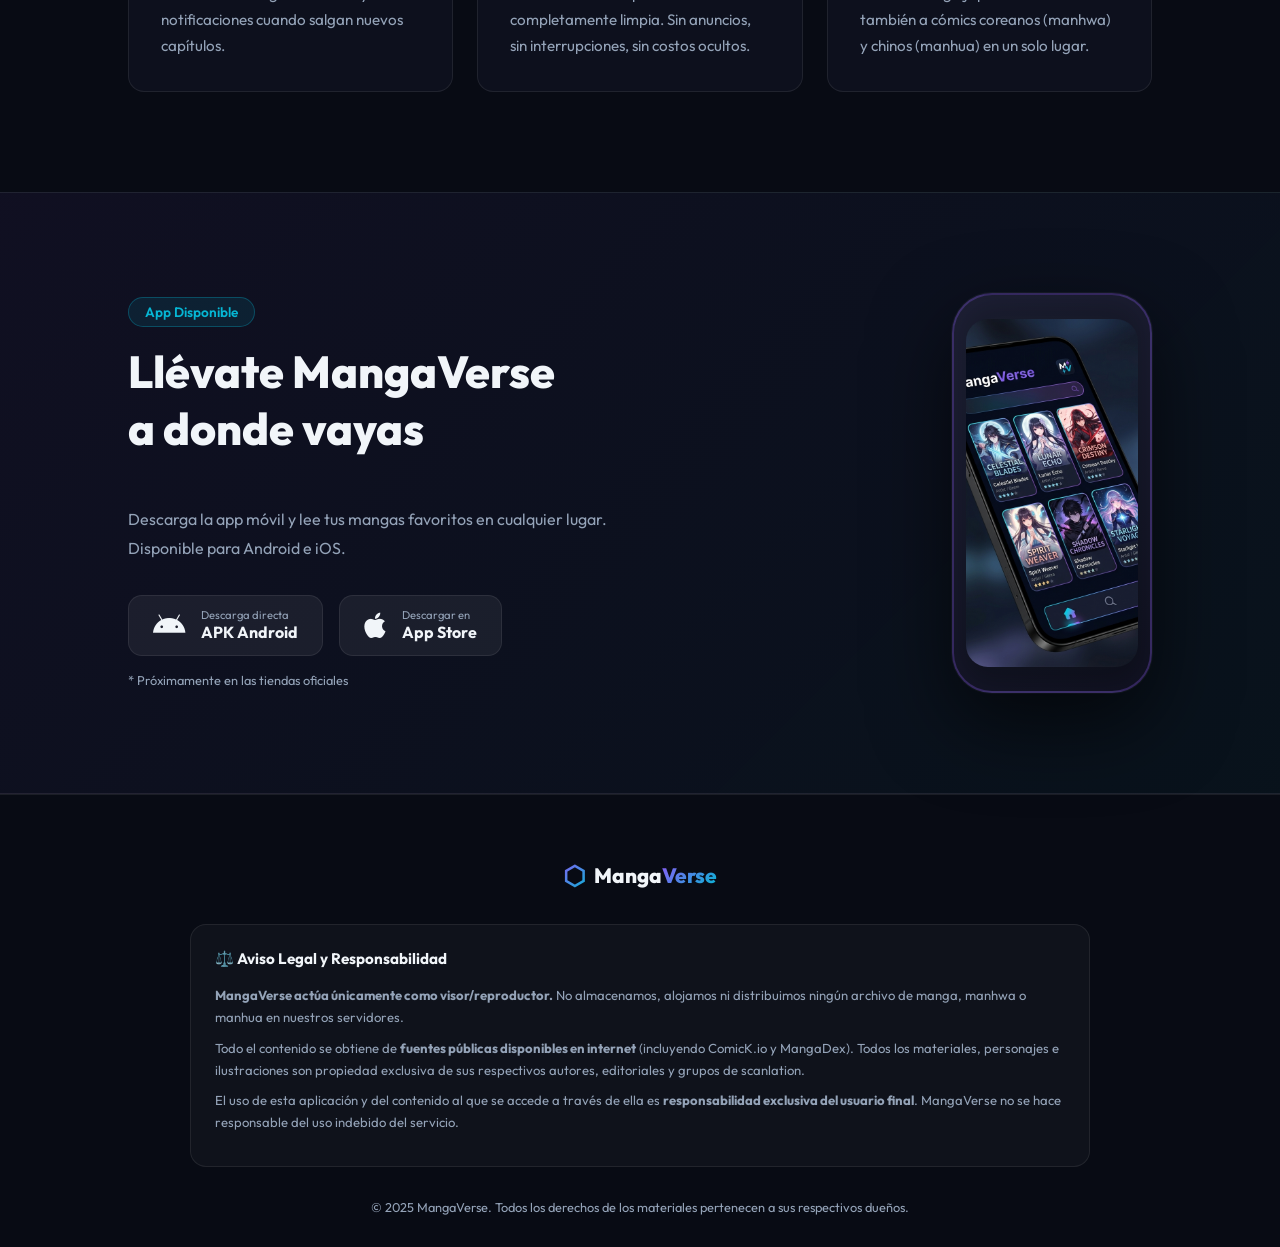
==== commit 348fe947: "✨ Add dedicated download view for the Android App" ====
--- a/index.html
+++ b/index.html
@@ -137,7 +137,7 @@
                         <h2 class="section-title" style="text-align:left;">Llévate MangaVerse<br>a donde vayas</h2>
                         <p class="download-desc">Descarga la app móvil y lee tus mangas favoritos en cualquier lugar. Disponible para Android e iOS.</p>
                         <div class="download-buttons">
-                            <a href="mangaverse-app.apk" download class="download-btn" id="android-btn" aria-label="Descargar APK para Android">
+                            <a href="#" class="download-btn" id="android-btn" aria-label="Descargar APK para Android">
                                 <i class="fa-brands fa-android"></i>
                                 <div>
                                     <small>Descarga directa</small>
@@ -265,6 +265,37 @@
 
         </div><!-- /view-reader-app -->
 
+        <!-- ── DOWNLOAD VIEW ── -->
+        <div id="view-download" style="display:none;">
+            <div class="reader-topbar">
+                <button class="back-to-landing" id="btn-to-landing-dl">
+                    <i class="fa-solid fa-arrow-left"></i> Inicio
+                </button>
+                <span class="topbar-logo">
+                    <span class="logo-icon">⬡</span> MangaVerse
+                </span>
+            </div>
+            
+            <div class="download-page-content" style="padding: 100px 20px; max-width: 800px; margin: 0 auto; text-align: center;">
+                <h2 style="font-size: 2.5rem; margin-bottom: 1rem;">Instala MangaVerse en tu Móvil</h2>
+                <p style="color: var(--text-muted); font-size: 1.1rem; margin-bottom: 2rem;">Sigue estos pasos para instalar la aplicación en tu dispositivo Android de forma segura y sin complicaciones.</p>
+                
+                <div class="install-steps" style="text-align: left; background: var(--bg-card); padding: 2.5rem; border-radius: 16px; margin: 0 auto 3rem auto; border: 1px solid var(--border-color); box-shadow: 0 10px 30px rgba(0,0,0,0.2);">
+                    <ol style="color: var(--text-muted); line-height: 2; margin-left: 1.5rem; font-size: 1.05rem;">
+                        <li><strong style="color: var(--text-light);">Descarga el archivo APK</strong> tocando el botón morado de abajo.</li>
+                        <li><strong style="color: var(--text-light);">Abre el archivo</strong> descargado desde tus notificaciones o gestor de archivos.</li>
+                        <li>Si el sistema te pide permisos, ve a Ajustes y activa <strong style="color: var(--accent-primary);">"Permitir instalar aplicaciones desconocidas"</strong>.</li>
+                        <li>Sigue las indicaciones en pantalla, instala la app y ¡comienza a leer!</li>
+                    </ol>
+                </div>
+                
+                <a href="mangaverse-app.apk" download class="btn-primary" style="font-size: 1.2rem; padding: 1rem 2.5rem; display: inline-flex; align-items: center; gap: 0.5rem;">
+                    <i class="fa-solid fa-download"></i> Descargar APK Oficial
+                </a>
+                <p style="margin-top: 1.5rem; color: var(--text-muted); font-size: 0.9rem;"><i class="fa-solid fa-shield-halved" style="color: #4ade80;"></i> Archivo 100% seguro. Versión 1.0.0 (Android)</p>
+            </div>
+        </div><!-- /view-download -->
+
     </div><!-- /spa-wrapper -->
 
     <script src="js/api.js"></script>
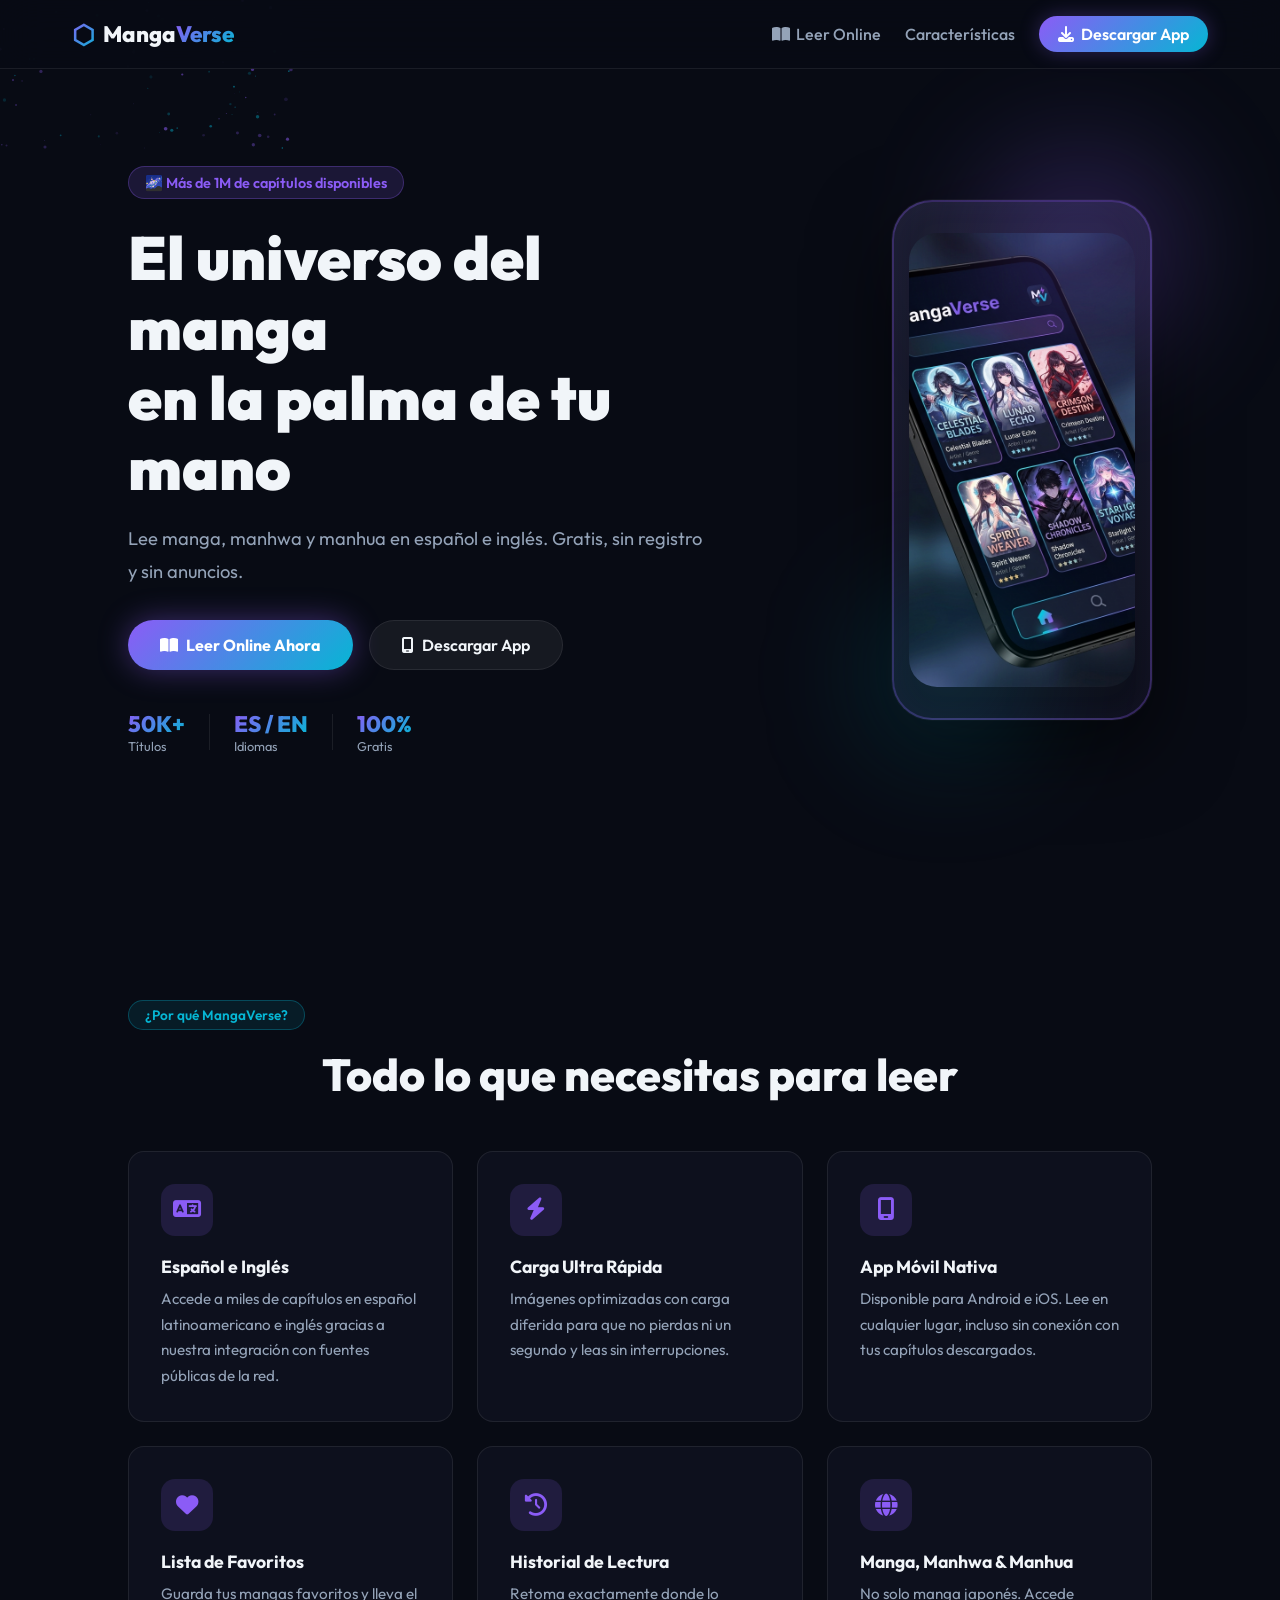
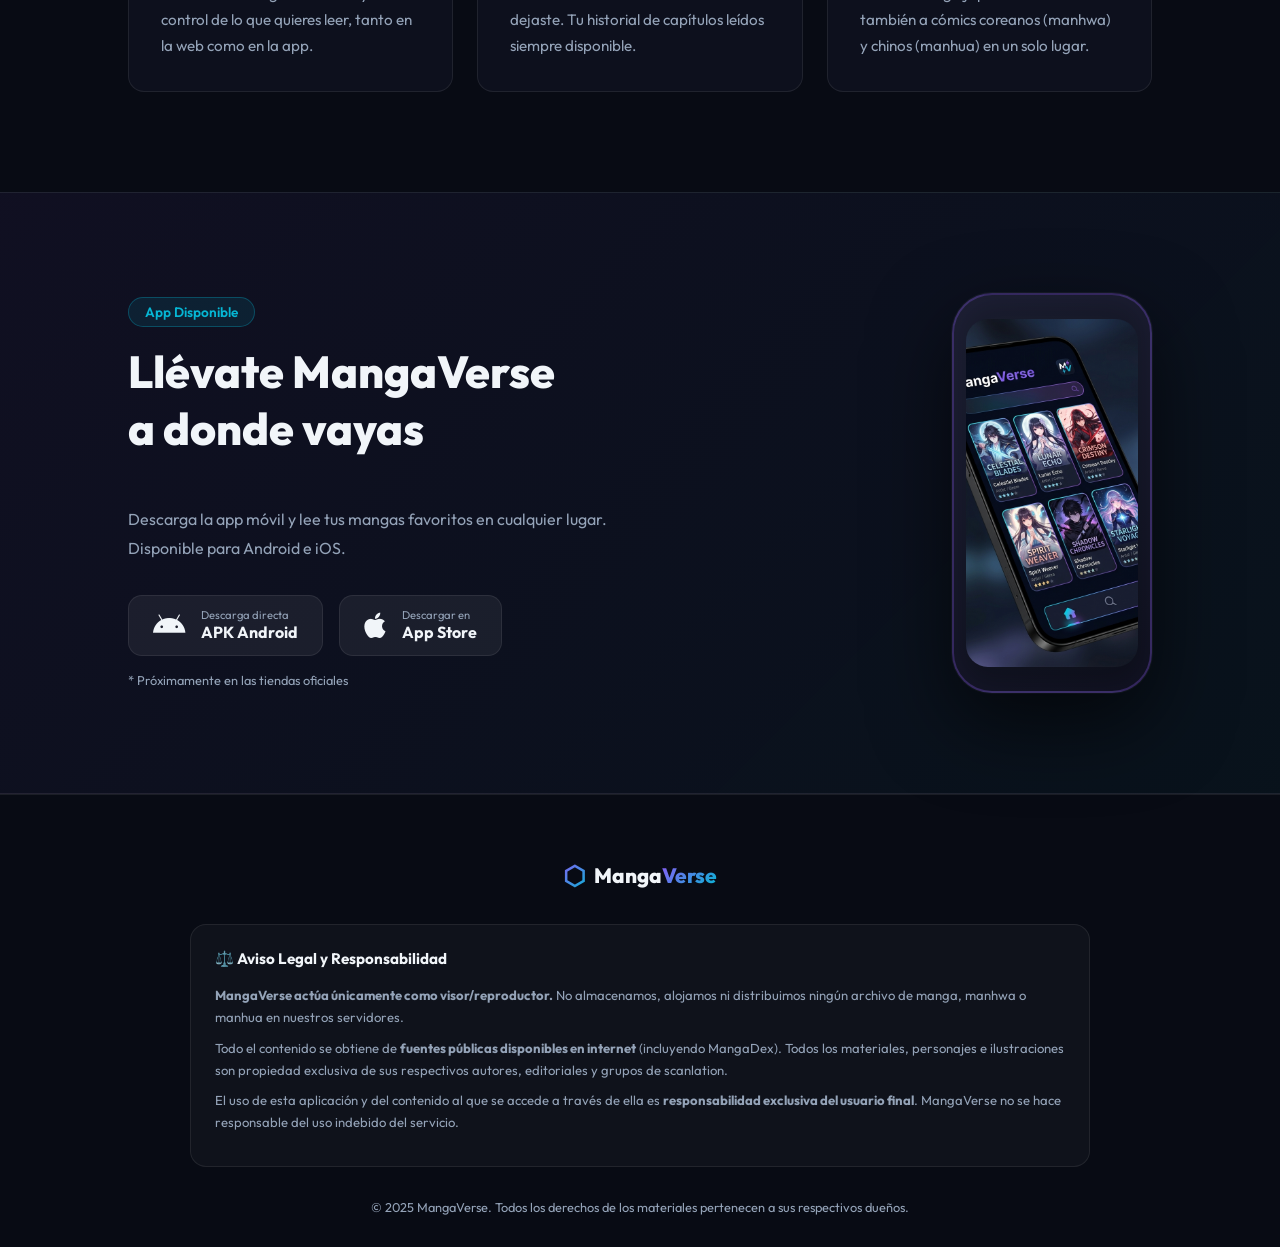
==== commit a84a52ce: "✨ Add Profile, History & Favorites (web + app) + fix lang filter bug" ====
--- a/index.html
+++ b/index.html
@@ -113,16 +113,16 @@
                         <div class="feature-card">
                             <div class="feature-icon"><i class="fa-solid fa-heart"></i></div>
                             <h3>Lista de Favoritos</h3>
-                            <p>Guarda tus mangas favoritos y recibe notificaciones cuando salgan nuevos capítulos.</p>
-                        </div>
-                        <div class="feature-card">
-                            <div class="feature-icon"><i class="fa-solid fa-ban"></i></div>
-                            <h3>Sin Publicidad</h3>
-                            <p>Disfruta de una experiencia de lectura completamente limpia. Sin anuncios, sin interrupciones, sin costos ocultos.</p>
+                            <p>Guarda tus mangas favoritos y lleva el control de lo que quieres leer, tanto en la web como en la app.</p>
+                        </div>
+                        <div class="feature-card">
+                            <div class="feature-icon"><i class="fa-solid fa-clock-rotate-left"></i></div>
+                            <h3>Historial de Lectura</h3>
+                            <p>Retoma exactamente donde lo dejaste. Tu historial de capítulos leídos siempre disponible.</p>
                         </div>
                         <div class="feature-card">
                             <div class="feature-icon"><i class="fa-solid fa-globe"></i></div>
-                            <h3>Manga, Manhwa & Manhua</h3>
+                            <h3>Manga, Manhwa &amp; Manhua</h3>
                             <p>No solo manga japonés. Accede también a cómics coreanos (manhwa) y chinos (manhua) en un solo lugar.</p>
                         </div>
                     </div>
@@ -178,7 +178,7 @@
                     <div class="footer-legal">
                         <h4>⚖️ Aviso Legal y Responsabilidad</h4>
                         <p><strong>MangaVerse actúa únicamente como visor/reproductor.</strong> No almacenamos, alojamos ni distribuimos ningún archivo de manga, manhwa o manhua en nuestros servidores.</p>
-                        <p>Todo el contenido se obtiene de <strong>fuentes públicas disponibles en internet</strong> (incluyendo ComicK.io y MangaDex). Todos los materiales, personajes e ilustraciones son propiedad exclusiva de sus respectivos autores, editoriales y grupos de scanlation.</p>
+                        <p>Todo el contenido se obtiene de <strong>fuentes públicas disponibles en internet</strong> (incluyendo MangaDex). Todos los materiales, personajes e ilustraciones son propiedad exclusiva de sus respectivos autores, editoriales y grupos de scanlation.</p>
                         <p>El uso de esta aplicación y del contenido al que se accede a través de ella es <strong>responsabilidad exclusiva del usuario final</strong>. MangaVerse no se hace responsable del uso indebido del servicio.</p>
                     </div>
                     <p class="footer-copy">© 2025 MangaVerse. Todos los derechos de los materiales pertenecen a sus respectivos dueños.</p>
@@ -198,6 +198,14 @@
                 <span class="topbar-logo">
                     <span class="logo-icon">⬡</span> MangaVerse
                 </span>
+                <div class="reader-topbar-actions">
+                    <button class="topbar-icon-btn" id="nav-favs-btn" title="Mis Favoritos">
+                        <i class="fa-solid fa-heart"></i>
+                    </button>
+                    <button class="topbar-icon-btn" id="nav-hist-btn" title="Historial">
+                        <i class="fa-solid fa-clock-rotate-left"></i>
+                    </button>
+                </div>
             </div>
 
             <!-- HOME SCREEN of reader -->
@@ -275,30 +283,75 @@
                     <span class="logo-icon">⬡</span> MangaVerse
                 </span>
             </div>
-            
-            <div class="download-page-content" style="padding: 100px 20px; max-width: 800px; margin: 0 auto; text-align: center;">
-                <h2 style="font-size: 2.5rem; margin-bottom: 1rem;">Instala MangaVerse en tu Móvil</h2>
-                <p style="color: var(--text-muted); font-size: 1.1rem; margin-bottom: 2rem;">Sigue estos pasos para instalar la aplicación en tu dispositivo Android de forma segura y sin complicaciones.</p>
-                
-                <div class="install-steps" style="text-align: left; background: var(--bg-card); padding: 2.5rem; border-radius: 16px; margin: 0 auto 3rem auto; border: 1px solid var(--border-color); box-shadow: 0 10px 30px rgba(0,0,0,0.2);">
-                    <ol style="color: var(--text-muted); line-height: 2; margin-left: 1.5rem; font-size: 1.05rem;">
-                        <li><strong style="color: var(--text-light);">Descarga el archivo APK</strong> tocando el botón morado de abajo.</li>
-                        <li><strong style="color: var(--text-light);">Abre el archivo</strong> descargado desde tus notificaciones o gestor de archivos.</li>
+
+            <div style="padding: 100px 20px; max-width: 800px; margin: 0 auto; text-align: center;">
+                <div style="font-size:3rem;margin-bottom:1rem;">📱</div>
+                <h2 style="font-size: 2.2rem; margin-bottom: 1rem;">Instala MangaVerse en tu Móvil</h2>
+                <p style="color: var(--text-muted); font-size: 1.05rem; margin-bottom: 2.5rem;">Sigue estos pasos para instalar la aplicación en tu dispositivo Android de forma segura.</p>
+
+                <div style="text-align: left; background: var(--bg-card); padding: 2.5rem; border-radius: 20px; margin: 0 auto 3rem auto; border: 1px solid var(--border); box-shadow: 0 10px 30px rgba(0,0,0,0.2);">
+                    <ol style="color: var(--text-muted); line-height: 2.2; margin-left: 1.5rem; font-size: 1.05rem;">
+                        <li><strong style="color: var(--text);">Descarga el archivo APK</strong> tocando el botón de abajo.</li>
+                        <li><strong style="color: var(--text);">Abre el archivo</strong> descargado desde tus notificaciones o gestor de archivos.</li>
                         <li>Si el sistema te pide permisos, ve a Ajustes y activa <strong style="color: var(--accent-primary);">"Permitir instalar aplicaciones desconocidas"</strong>.</li>
-                        <li>Sigue las indicaciones en pantalla, instala la app y ¡comienza a leer!</li>
+                        <li>Sigue las indicaciones, instala la app y <strong style="color: var(--accent-secondary);">¡comienza a leer!</strong></li>
                     </ol>
                 </div>
-                
-                <a href="mangaverse-app.apk" download class="btn-primary" style="font-size: 1.2rem; padding: 1rem 2.5rem; display: inline-flex; align-items: center; gap: 0.5rem;">
+
+                <a href="mangaverse-app.apk" download class="btn-primary" style="font-size: 1.15rem; padding: 1rem 2.5rem; display: inline-flex; align-items: center; gap: 0.6rem;">
                     <i class="fa-solid fa-download"></i> Descargar APK Oficial
                 </a>
-                <p style="margin-top: 1.5rem; color: var(--text-muted); font-size: 0.9rem;"><i class="fa-solid fa-shield-halved" style="color: #4ade80;"></i> Archivo 100% seguro. Versión 1.0.0 (Android)</p>
+                <p style="margin-top: 1.5rem; color: var(--text-muted); font-size: 0.88rem;">
+                    <i class="fa-solid fa-shield-halved" style="color: #4ade80;"></i> Archivo 100% seguro · Versión 1.0.0 · Android 7+
+                </p>
             </div>
         </div><!-- /view-download -->
 
+        <!-- ── FAVORITES VIEW ── -->
+        <div id="view-favorites" style="display:none;">
+            <div class="reader-topbar">
+                <button class="back-to-landing" id="btn-to-landing-fav">
+                    <i class="fa-solid fa-arrow-left"></i> Inicio
+                </button>
+                <span class="topbar-logo">
+                    <i class="fa-solid fa-heart" style="color:var(--accent-primary);"></i> Mis Favoritos
+                </span>
+            </div>
+            <div style="padding-top:80px;">
+                <div class="reader-content">
+                    <div class="section-header">
+                        <h3>❤️ Mis Favoritos</h3>
+                    </div>
+                    <div id="favs-grid" class="manga-grid"></div>
+                </div>
+            </div>
+        </div><!-- /view-favorites -->
+
+        <!-- ── HISTORY VIEW ── -->
+        <div id="view-history" style="display:none;">
+            <div class="reader-topbar">
+                <button class="back-to-landing" id="btn-to-landing-hist">
+                    <i class="fa-solid fa-arrow-left"></i> Inicio
+                </button>
+                <span class="topbar-logo">
+                    <i class="fa-solid fa-clock-rotate-left" style="color:var(--accent-secondary);"></i> Historial
+                </span>
+                <button class="topbar-icon-btn" id="clear-hist-btn" title="Limpiar historial" style="color:var(--text-muted);">
+                    <i class="fa-solid fa-trash-can"></i>
+                </button>
+            </div>
+            <div style="padding-top:80px; max-width:700px; margin:0 auto;">
+                <div style="padding: 1.5rem;">
+                    <h3 style="font-size:1.2rem;font-weight:700;margin-bottom:1.2rem;">🕒 Historial de Lectura</h3>
+                    <div id="history-list"></div>
+                </div>
+            </div>
+        </div><!-- /view-history -->
+
     </div><!-- /spa-wrapper -->
 
     <script src="js/api.js"></script>
+    <script src="js/storage.js"></script>
     <script src="js/ui.js"></script>
     <script src="js/app.js"></script>
 </body>
--- a/css/style.css
+++ b/css/style.css
@@ -238,7 +238,19 @@
     background: rgba(8,11,20,0.9); backdrop-filter: blur(20px);
     border-bottom: 1px solid var(--border);
     display: flex; align-items: center; justify-content: space-between; padding: 0 1.5rem;
-}
+    gap: 1rem;
+}
+.reader-topbar-actions {
+    display: flex; align-items: center; gap: 0.5rem;
+}
+.topbar-icon-btn {
+    width: 36px; height: 36px;
+    background: rgba(255,255,255,0.06); border: 1px solid var(--border);
+    border-radius: 8px; color: var(--text-muted);
+    display: flex; align-items: center; justify-content: center;
+    cursor: pointer; transition: var(--transition); font-size: 0.9rem;
+}
+.topbar-icon-btn:hover { color: var(--accent-primary); border-color: var(--accent-primary); background: rgba(139,92,246,0.1); }
 .back-to-landing {
     background: none; border: 1px solid var(--border); color: var(--text-muted);
     padding: 0.4rem 1rem; border-radius: 8px; font-size: 0.9rem; font-weight: 500;
@@ -312,6 +324,15 @@
     background: rgba(139,92,246,0.15); color: var(--accent-primary);
     border-radius: 4px; font-weight: 600;
 }
+/* Favorite badge on card */
+.card-fav-badge {
+    position: absolute; top: 8px; right: 8px;
+    background: rgba(8,11,20,0.8); border-radius: 50%;
+    width: 28px; height: 28px;
+    display: flex; align-items: center; justify-content: center;
+    font-size: 0.8rem; z-index: 2;
+    backdrop-filter: blur(4px);
+}
 
 /* ─── DETAIL SCREEN ─── */
 .back-btn {
@@ -336,7 +357,17 @@
     padding: 0.3rem 0.8rem; border-radius: 50px; font-size: 0.8rem; font-weight: 600;
     background: rgba(139,92,246,0.15); border: 1px solid rgba(139,92,246,0.3); color: var(--accent-primary);
 }
-.detail-desc { color: var(--text-muted); line-height: 1.8; font-size: 0.95rem; }
+.detail-desc { color: var(--text-muted); line-height: 1.8; font-size: 0.95rem; margin-bottom: 1.2rem; }
+/* Favorite button in detail */
+.fav-btn {
+    display: inline-flex; align-items: center; gap: 0.5rem;
+    background: rgba(255,255,255,0.05); border: 1px solid var(--border);
+    color: var(--text-muted); padding: 0.55rem 1.2rem; border-radius: 50px;
+    font-size: 0.9rem; font-weight: 600; cursor: pointer; transition: var(--transition);
+    font-family: inherit;
+}
+.fav-btn:hover { border-color: var(--accent-primary); color: var(--accent-primary); background: rgba(139,92,246,0.1); }
+.fav-btn.fav-active { background: rgba(139,92,246,0.15); border-color: var(--accent-primary); color: var(--accent-primary); }
 .chapters-section h3 { font-size: 1.3rem; font-weight: 700; margin-bottom: 1rem; }
 .chapters-list { display: flex; flex-direction: column; gap: 0.5rem; max-height: 450px; overflow-y: auto; padding-right: 0.5rem; }
 .chapter-item {
@@ -348,6 +379,19 @@
 .ch-title { font-weight: 600; font-size: 0.95rem; }
 .ch-meta { display: flex; gap: 0.5rem; align-items: center; color: var(--text-muted); font-size: 0.82rem; }
 .ch-lang { padding: 0.15rem 0.5rem; border-radius: 4px; background: rgba(6,182,212,0.1); color: var(--accent-secondary); font-weight: 600; }
+
+/* ─── HISTORY LIST ─── */
+.history-item {
+    display: flex; align-items: center; gap: 1rem;
+    padding: 1rem 1.2rem; background: var(--bg-card); border: 1px solid var(--border);
+    border-radius: 14px; cursor: pointer; transition: var(--transition); margin-bottom: 0.6rem;
+}
+.history-item:hover { border-color: var(--accent-secondary); transform: translateX(4px); }
+.history-cover { width: 48px; height: 68px; border-radius: 8px; object-fit: cover; flex-shrink: 0; background: var(--bg-surface); }
+.history-info { flex: 1; min-width: 0; }
+.history-manga-title { font-weight: 700; font-size: 0.95rem; white-space: nowrap; overflow: hidden; text-overflow: ellipsis; }
+.history-ch-title { color: var(--accent-secondary); font-size: 0.85rem; margin-top: 3px; white-space: nowrap; overflow: hidden; text-overflow: ellipsis; }
+.history-time { color: var(--text-muted); font-size: 0.78rem; margin-top: 5px; }
 
 /* ─── CHAPTER READER ─── */
 .chapter-reader { display: flex; flex-direction: column; min-height: calc(100vh - 60px); }
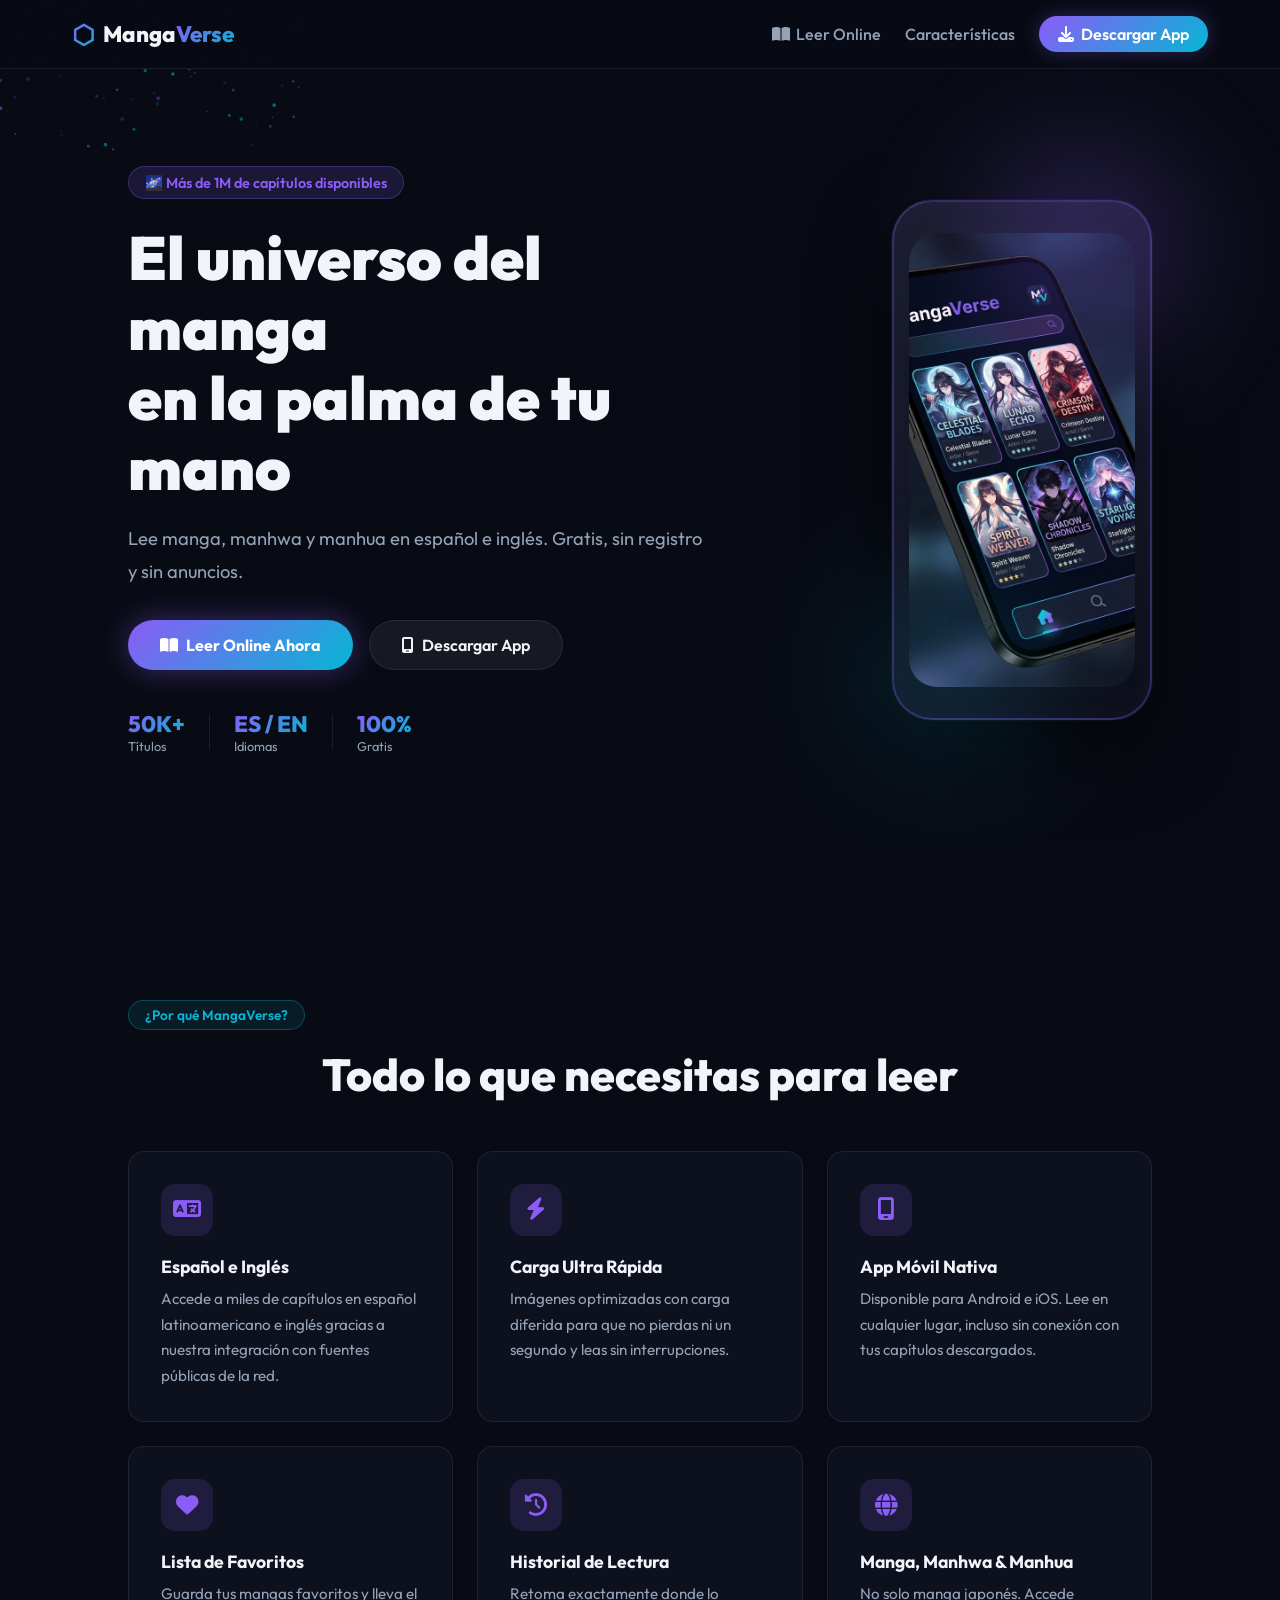
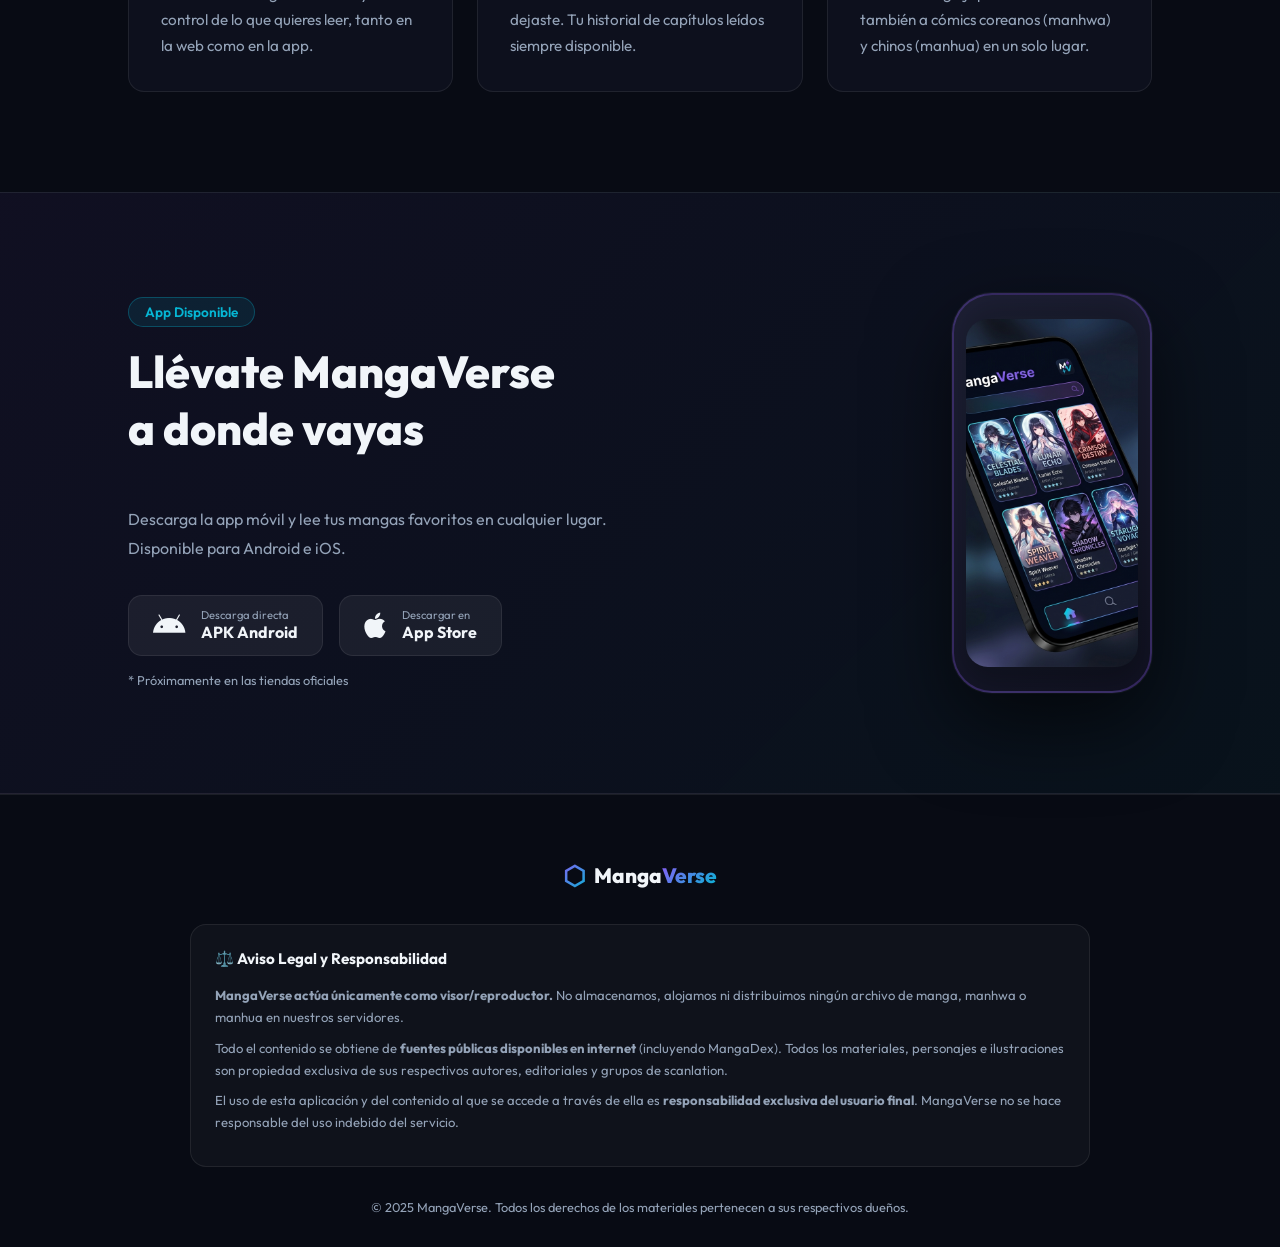
==== commit 45b3922d: "🐛 Fix covers via proxy, fix chapters loading, set default lang to all" ====
--- a/index.html
+++ b/index.html
@@ -225,9 +225,9 @@
                     <div class="section-header">
                         <h3 id="results-title">Populares Ahora</h3>
                         <div id="lang-filter" class="lang-filter">
-                            <button class="lang-btn active" data-lang="es">🇪🇸 Español</button>
+                            <button class="lang-btn" data-lang="es">🇪🇸 Español</button>
                             <button class="lang-btn" data-lang="en">🇺🇸 English</button>
-                            <button class="lang-btn" data-lang="all">🌐 Todos</button>
+                            <button class="lang-btn active" data-lang="all">🌐 Todos</button>
                         </div>
                     </div>
                     <div id="manga-grid" class="manga-grid">
